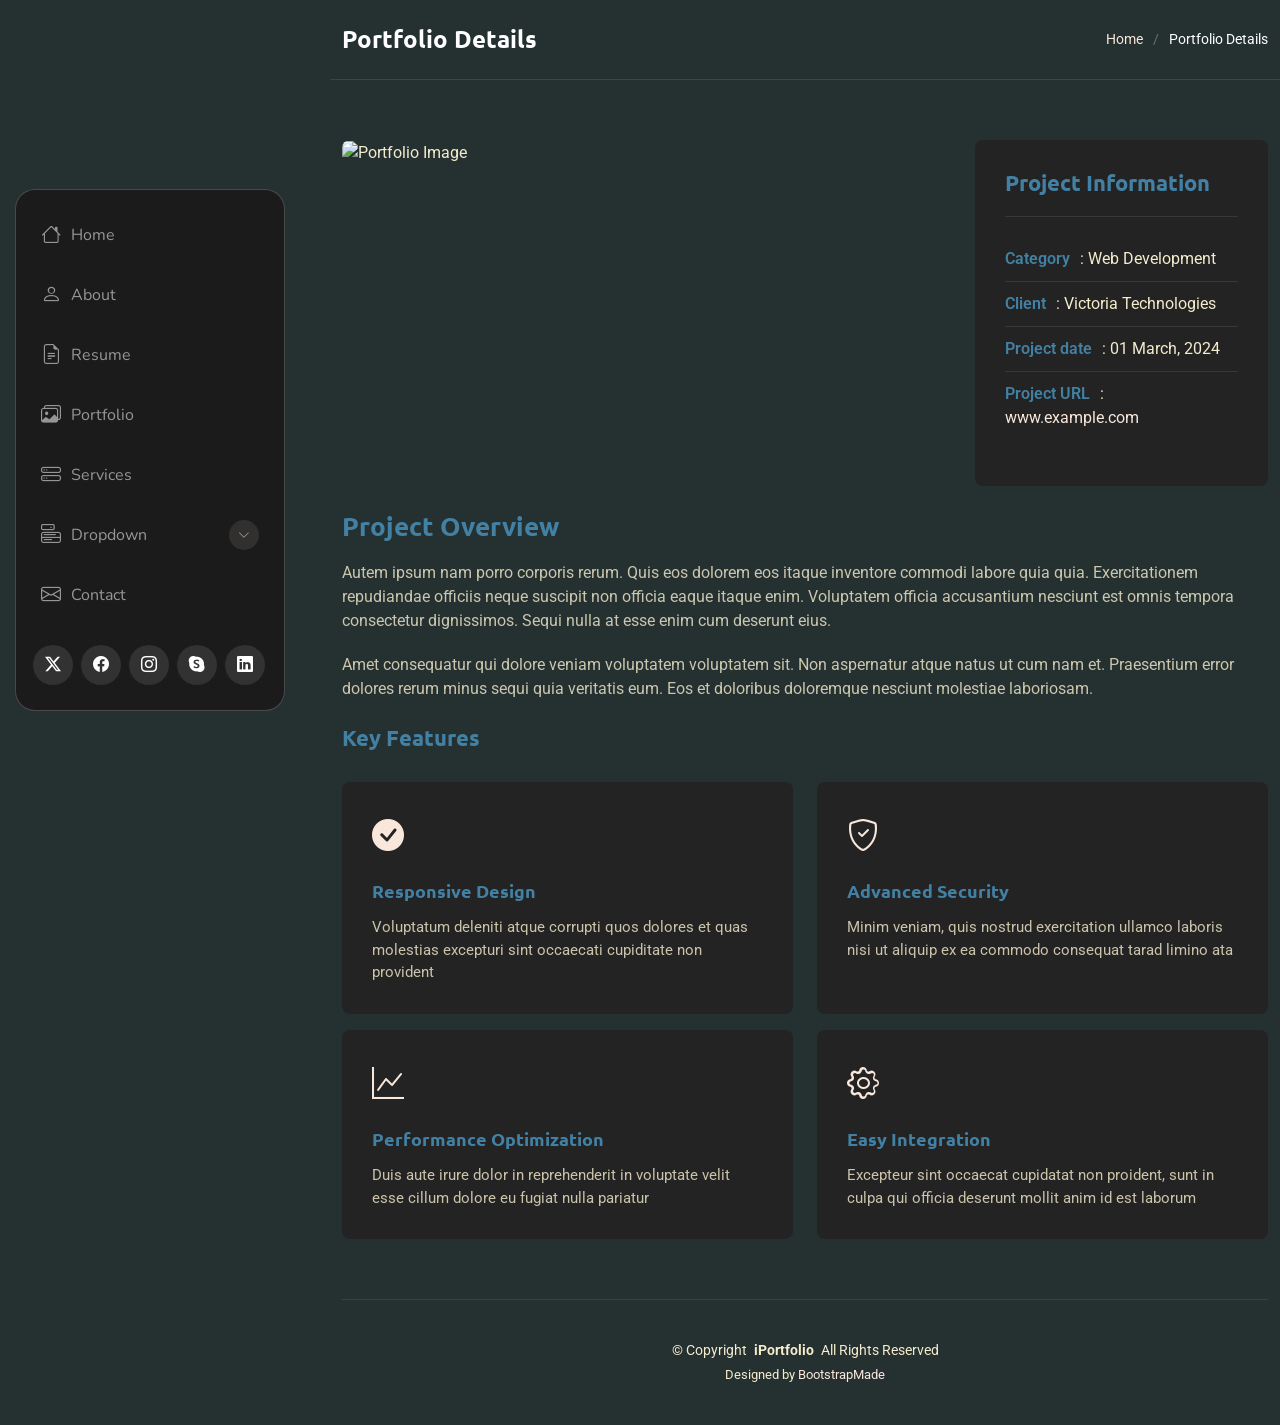
==== portfolio-details.html @ cd566d07 "initial commit" ====
<!DOCTYPE html>
<html lang="en">

<head>
  <meta charset="utf-8">
  <meta content="width=device-width, initial-scale=1.0" name="viewport">
  <title>Portfolio Details - SnapFolio Bootstrap Template</title>
  <meta name="description" content="">
  <meta name="keywords" content="">

  <!-- Favicons -->
  <link href="assets/img/favicon.png" rel="icon">
  <link href="assets/img/apple-touch-icon.png" rel="apple-touch-icon">

  <!-- Fonts -->
  <link href="https://fonts.googleapis.com" rel="preconnect">
  <link href="https://fonts.gstatic.com" rel="preconnect" crossorigin>
  <link href="https://fonts.googleapis.com/css2?family=Roboto:ital,wght@0,100;0,300;0,400;0,500;0,700;0,900;1,100;1,300;1,400;1,500;1,700;1,900&family=Ubuntu:ital,wght@0,300;0,400;0,500;0,700;1,300;1,400;1,500;1,700&family=Nunito:ital,wght@0,200;0,300;0,400;0,500;0,600;0,700;0,800;0,900;1,200;1,300;1,400;1,500;1,600;1,700;1,800;1,900&display=swap" rel="stylesheet">

  <!-- Vendor CSS Files -->
  <link href="assets/vendor/bootstrap/css/bootstrap.min.css" rel="stylesheet">
  <link href="assets/vendor/bootstrap-icons/bootstrap-icons.css" rel="stylesheet">
  <link href="assets/vendor/aos/aos.css" rel="stylesheet">
  <link href="assets/vendor/glightbox/css/glightbox.min.css" rel="stylesheet">
  <link href="assets/vendor/swiper/swiper-bundle.min.css" rel="stylesheet">

  <!-- Main CSS File -->
  <link href="assets/css/main.css" rel="stylesheet">

  <!-- =======================================================
  * Template Name: SnapFolio
  * Template URL: https://bootstrapmade.com/snapfolio-bootstrap-portfolio-template/
  * Updated: Jul 21 2025 with Bootstrap v5.3.7
  * Author: BootstrapMade.com
  * License: https://bootstrapmade.com/license/
  ======================================================== -->
</head>

<body class="portfolio-details-page">

  <header id="header" class="header dark-background d-flex flex-column justify-content-center">
    <i class="header-toggle d-xl-none bi bi-list"></i>

    <div class="header-container d-flex flex-column align-items-start">
      <nav id="navmenu" class="navmenu">
        <ul>
          <li><a href="#hero"><i class="bi bi-house navicon"></i>Home</a></li>
          <li><a href="#about"><i class="bi bi-person navicon"></i> About</a></li>
          <li><a href="#resume"><i class="bi bi-file-earmark-text navicon"></i> Resume</a></li>
          <li><a href="#portfolio"><i class="bi bi-images navicon"></i> Portfolio</a></li>
          <li><a href="#services"><i class="bi bi-hdd-stack navicon"></i> Services</a></li>
          <li class="dropdown"><a href="#"><i class="bi bi-menu-button navicon"></i> <span>Dropdown</span> <i class="bi bi-chevron-down toggle-dropdown"></i></a>
            <ul>
              <li><a href="#">Dropdown 1</a></li>
              <li class="dropdown"><a href="#"><span>Deep Dropdown</span> <i class="bi bi-chevron-down toggle-dropdown"></i></a>
                <ul>
                  <li><a href="#">Deep Dropdown 1</a></li>
                  <li><a href="#">Deep Dropdown 2</a></li>
                  <li><a href="#">Deep Dropdown 3</a></li>
                  <li><a href="#">Deep Dropdown 4</a></li>
                  <li><a href="#">Deep Dropdown 5</a></li>
                </ul>
              </li>
              <li><a href="#">Dropdown 2</a></li>
              <li><a href="#">Dropdown 3</a></li>
              <li><a href="#">Dropdown 4</a></li>
            </ul>
          </li>
          <li><a href="#contact"><i class="bi bi-envelope navicon"></i> Contact</a></li>
        </ul>
      </nav>

      <div class="social-links text-center">
        <a href="#" class="twitter"><i class="bi bi-twitter-x"></i></a>
        <a href="#" class="facebook"><i class="bi bi-facebook"></i></a>
        <a href="#" class="instagram"><i class="bi bi-instagram"></i></a>
        <a href="#" class="google-plus"><i class="bi bi-skype"></i></a>
        <a href="#" class="linkedin"><i class="bi bi-linkedin"></i></a>
      </div>

    </div>

  </header>

  <main class="main">

    <!-- Page Title -->
    <div class="page-title dark-background">
      <div class="container d-lg-flex justify-content-between align-items-center">
        <h1 class="mb-2 mb-lg-0">Portfolio Details</h1>
        <nav class="breadcrumbs">
          <ol>
            <li><a href="index.html">Home</a></li>
            <li class="current">Portfolio Details</li>
          </ol>
        </nav>
      </div>
    </div><!-- End Page Title -->

    <!-- Portfolio Details Section -->
    <section id="portfolio-details" class="portfolio-details section">

      <div class="container" data-aos="fade-up" data-aos-delay="100">

        <div class="row gy-4">

          <div class="col-lg-8">
            <div class="portfolio-details-slider swiper init-swiper">

              <script type="application/json" class="swiper-config">
                {
                  "loop": true,
                  "speed": 600,
                  "autoplay": {
                    "delay": 5000
                  },
                  "slidesPerView": "auto",
                  "pagination": {
                    "el": ".swiper-pagination",
                    "type": "bullets",
                    "clickable": true
                  }
                }
              </script>

              <div class="swiper-wrapper align-items-center">

                <div class="swiper-slide">
                  <img src="assets/img/portfolio/portfolio-1.webp" alt="Portfolio Image" class="img-fluid" loading="lazy">
                </div>

                <div class="swiper-slide">
                  <img src="assets/img/portfolio/portfolio-10.webp" alt="Portfolio Image" class="img-fluid" loading="lazy">
                </div>

                <div class="swiper-slide">
                  <img src="assets/img/portfolio/portfolio-7.webp" alt="Portfolio Image" class="img-fluid" loading="lazy">
                </div>

              </div>
              <div class="swiper-pagination"></div>
            </div>
          </div>

          <div class="col-lg-4">
            <div class="portfolio-info" data-aos="fade-left" data-aos-delay="200">
              <h3>Project Information</h3>
              <ul>
                <li><strong>Category</strong>: Web Development</li>
                <li><strong>Client</strong>: Victoria Technologies</li>
                <li><strong>Project date</strong>: 01 March, 2024</li>
                <li><strong>Project URL</strong>: <a href="#" target="_blank">www.example.com</a></li>
              </ul>
            </div>
          </div>

          <div class="col-lg-12">
            <div class="portfolio-description" data-aos="fade-up" data-aos-delay="300">
              <h2>Project Overview</h2>
              <p>
                Autem ipsum nam porro corporis rerum. Quis eos dolorem eos itaque inventore commodi labore quia quia. Exercitationem repudiandae officiis neque suscipit non officia eaque itaque enim. Voluptatem officia accusantium nesciunt est omnis tempora consectetur dignissimos. Sequi nulla at esse enim cum deserunt eius.
              </p>
              <p>
                Amet consequatur qui dolore veniam voluptatem voluptatem sit. Non aspernatur atque natus ut cum nam et. Praesentium error dolores rerum minus sequi quia veritatis eum. Eos et doloribus doloremque nesciunt molestiae laboriosam.
              </p>

              <div class="features mt-4">
                <h3>Key Features</h3>
                <div class="row gy-3">
                  <div class="col-md-6">
                    <div class="feature-item" data-aos="fade-up" data-aos-delay="400">
                      <i class="bi bi-check-circle-fill"></i>
                      <h4>Responsive Design</h4>
                      <p>Voluptatum deleniti atque corrupti quos dolores et quas molestias excepturi sint occaecati cupiditate non provident</p>
                    </div>
                  </div>

                  <div class="col-md-6">
                    <div class="feature-item" data-aos="fade-up" data-aos-delay="500">
                      <i class="bi bi-shield-check"></i>
                      <h4>Advanced Security</h4>
                      <p>Minim veniam, quis nostrud exercitation ullamco laboris nisi ut aliquip ex ea commodo consequat tarad limino ata</p>
                    </div>
                  </div>

                  <div class="col-md-6">
                    <div class="feature-item" data-aos="fade-up" data-aos-delay="600">
                      <i class="bi bi-graph-up"></i>
                      <h4>Performance Optimization</h4>
                      <p>Duis aute irure dolor in reprehenderit in voluptate velit esse cillum dolore eu fugiat nulla pariatur</p>
                    </div>
                  </div>

                  <div class="col-md-6">
                    <div class="feature-item" data-aos="fade-up" data-aos-delay="700">
                      <i class="bi bi-gear"></i>
                      <h4>Easy Integration</h4>
                      <p>Excepteur sint occaecat cupidatat non proident, sunt in culpa qui officia deserunt mollit anim id est laborum</p>
                    </div>
                  </div>
                </div>
              </div>
            </div>
          </div>

        </div>

      </div>

    </section><!-- /Portfolio Details Section -->

  </main>

  <footer id="footer" class="footer position-relative">

    <div class="container">
      <div class="copyright text-center ">
        <p>© <span>Copyright</span> <strong class="px-1 sitename">iPortfolio</strong> <span>All Rights Reserved</span></p>
      </div>
      <div class="credits">
        <!-- All the links in the footer should remain intact. -->
        <!-- You can delete the links only if you've purchased the pro version. -->
        <!-- Licensing information: https://bootstrapmade.com/license/ -->
        <!-- Purchase the pro version with working PHP/AJAX contact form: [buy-url] -->
        Designed by <a href="https://bootstrapmade.com/">BootstrapMade</a>
      </div>
    </div>

  </footer>

  <!-- Scroll Top -->
  <a href="#" id="scroll-top" class="scroll-top d-flex align-items-center justify-content-center"><i class="bi bi-arrow-up-short"></i></a>

  <!-- Preloader -->
  <div id="preloader"></div>

  <!-- Vendor JS Files -->
  <script src="assets/vendor/bootstrap/js/bootstrap.bundle.min.js"></script>
  <script src="assets/vendor/php-email-form/validate.js"></script>
  <script src="assets/vendor/aos/aos.js"></script>
  <script src="assets/vendor/typed.js/typed.umd.js"></script>
  <script src="assets/vendor/purecounter/purecounter_vanilla.js"></script>
  <script src="assets/vendor/waypoints/noframework.waypoints.js"></script>
  <script src="assets/vendor/isotope-layout/isotope.pkgd.min.js"></script>
  <script src="assets/vendor/imagesloaded/imagesloaded.pkgd.min.js"></script>
  <script src="assets/vendor/glightbox/js/glightbox.min.js"></script>
  <script src="assets/vendor/swiper/swiper-bundle.min.js"></script>

  <!-- Main JS File -->
  <script src="assets/js/main.js"></script>

</body>

</html>
---- assets/css/main.css ----
/**
* Template Name: SnapFolio
* Template URL: https://bootstrapmade.com/snapfolio-bootstrap-portfolio-template/
* Updated: Jul 21 2025 with Bootstrap v5.3.7
* Author: BootstrapMade.com
* License: https://bootstrapmade.com/license/
*/

/*--------------------------------------------------------------
# Font & Color Variables
# Help: https://bootstrapmade.com/color-system/
--------------------------------------------------------------*/
/* Fonts */
:root {
  --default-font: "Roboto",  system-ui, -apple-system, "Segoe UI", Roboto, "Helvetica Neue", Arial, "Noto Sans", "Liberation Sans", sans-serif, "Apple Color Emoji", "Segoe UI Emoji", "Segoe UI Symbol", "Noto Color Emoji";
  --heading-font: "Ubuntu",  sans-serif;
  --nav-font: "Nunito",  sans-serif;
}

/* Global Colors - The following color variables are used throughout the website. Updating them here will change the color scheme of the entire website */
:root { 
  --background-color: #253031; /* Background color for the entire website, including individual sections */
  --default-color: #f5eccd; /* Default color used for the majority of the text content across the entire website */
  --heading-color: #4281A4; /* Color for headings, subheadings and title throughout the website */
  --accent-color: #F9E7DC; /* Accent color that represents your brand on the website. It's used for buttons, links, and other elements that need to stand out */
  --surface-color: #232323; /* The surface color is used as a background of boxed elements within sections, such as cards, icon boxes, or other elements that require a visual separation from the global background. */
  --contrast-color: #310606; /* Contrast color for text, ensuring readability against backgrounds of accent, heading, or default colors. */
}

/* Nav Menu Colors - The following color variables are used specifically for the navigation menu. They are separate from the global colors to allow for more customization options */
:root {
  --nav-color: rgba(236, 236, 236, 0.59);  /* The default color of the main navmenu links */
  --nav-hover-color: #ffffff; /* Applied to main navmenu links when they are hovered over or active */
  --nav-mobile-background-color: #393939; /* Used as the background color for mobile navigation menu */
  --nav-dropdown-background-color: #393939; /* Used as the background color for dropdown items that appear when hovering over primary navigation items */
  --nav-dropdown-color: #ffffff; /* Used for navigation links of the dropdown items in the navigation menu. */
  --nav-dropdown-hover-color: #ececec; /* Similar to --nav-hover-color, this color is applied to dropdown navigation links when they are hovered over. */
}

/* Color Presets - These classes override global colors when applied to any section or element, providing reuse of the sam color scheme. */

.light-background {
  --background-color: #2c2c2c;
  --surface-color: #323232;
}

.dark-background {
  --background-color: #040b14;
  --default-color: #ffffff;
  --heading-color: #ffffff;
  --surface-color: #151f2b;
  --contrast-color: #ffffff;
}

/* Smooth scroll */
:root {
  scroll-behavior: smooth;
}

/*--------------------------------------------------------------
# General Styling & Shared Classes
--------------------------------------------------------------*/
body {
  color: var(--default-color);
  background-color: var(--background-color);
  font-family: var(--default-font);
}

a {
  color: var(--accent-color);
  text-decoration: none;
  transition: 0.3s;
}

a:hover {
  color: color-mix(in srgb, var(--accent-color), transparent 25%);
  text-decoration: none;
}

h1,
h2,
h3,
h4,
h5,
h6 {
  color: var(--heading-color);
  font-family: var(--heading-font);
}

/* PHP Email Form Messages
------------------------------*/
.php-email-form .error-message {
  display: none;
  background: #df1529;
  color: #ffffff;
  text-align: left;
  padding: 15px;
  margin-bottom: 24px;
  font-weight: 600;
}

.php-email-form .sent-message {
  display: none;
  color: #ffffff;
  background: #059652;
  text-align: center;
  padding: 15px;
  margin-bottom: 24px;
  font-weight: 600;
}

.php-email-form .loading {
  display: none;
  background: var(--surface-color);
  text-align: center;
  padding: 15px;
  margin-bottom: 24px;
}

.php-email-form .loading:before {
  content: "";
  display: inline-block;
  border-radius: 50%;
  width: 24px;
  height: 24px;
  margin: 0 10px -6px 0;
  border: 3px solid var(--accent-color);
  border-top-color: var(--surface-color);
  animation: php-email-form-loading 1s linear infinite;
}

@keyframes php-email-form-loading {
  0% {
    transform: rotate(0deg);
  }

  100% {
    transform: rotate(360deg);
  }
}

/*--------------------------------------------------------------
# Global Header
--------------------------------------------------------------*/
.header {
  --background-color: #1b1b1b;
  --contrast-color: #444444;
  color: var(--default-color);
  position: fixed;
  top: 0;
  left: 0;
  bottom: 0;
  padding: 0 15px;
  width: 300px;
  transition: all ease-in-out 0.3s;
  overflow-y: auto;
  z-index: 997;
}

.header .header-container {
  border-radius: 20px;
  padding: 15px;
  background-color: var(--background-color);
  border: 1px solid color-mix(in srgb, var(--default-color), transparent 80%);
}

.header .social-links {
  margin: 0 0 10px 0;
}

.header .social-links a {
  font-size: 16px;
  display: inline-flex;
  align-items: center;
  justify-content: center;
  background: color-mix(in srgb, var(--default-color), transparent 90%);
  color: var(--default-color);
  margin: 0 2px;
  border-radius: 50%;
  text-align: center;
  width: 40px;
  height: 40px;
  transition: 0.3s;
}

.header .social-links a:hover {
  color: var(--contrast-color);
  background: var(--accent-color);
}

@media (min-width: 1200px) {

  .header~main,
  .header~#footer {
    margin-left: 330px;
  }
}

@media (max-width: 1199px) {
  .header {
    left: -100%;
  }
}

.header.header-show {
  left: 0;
}

.header .header-toggle {
  color: var(--contrast-color);
  background-color: var(--accent-color);
  font-size: 22px;
  display: flex;
  align-items: center;
  justify-content: center;
  width: 40px;
  height: 40px;
  border-radius: 50%;
  cursor: pointer;
  position: fixed;
  top: 15px;
  right: 15px;
  z-index: 9999;
  transition: background-color 0.3s;
}

.header .header-toggle:hover {
  color: var(--contrast-color);
  background-color: color-mix(in srgb, var(--accent-color) 90%, white 15%);
}

/*--------------------------------------------------------------
# Navigation Menu
--------------------------------------------------------------*/
.mobile-nav-toggle {
  display: none;
}

.navmenu {
  padding: 0;
  z-index: 9997;
  width: 100%;
}

.navmenu ul {
  list-style: none;
  padding: 0 0 20px 0;
  margin: 0;
}

.navmenu a,
.navmenu a:focus {
  color: var(--nav-color);
  padding: 15px 10px;
  font-family: var(--nav-font);
  font-size: 16px;
  font-weight: 400;
  display: flex;
  align-items: center;
  white-space: nowrap;
  transition: 0.3s;
  width: 100%;
}

.navmenu a .navicon,
.navmenu a:focus .navicon {
  font-size: 20px;
  margin-right: 10px;
}

.navmenu a .toggle-dropdown,
.navmenu a:focus .toggle-dropdown {
  font-size: 12px;
  line-height: 0;
  margin-left: auto;
  width: 30px;
  height: 30px;
  display: flex;
  align-items: center;
  justify-content: center;
  border-radius: 50%;
  transition: 0.3s;
  flex-shrink: 0;
  background-color: color-mix(in srgb, var(--accent-color), transparent 90%);
}

.navmenu a .toggle-dropdown:hover,
.navmenu a:focus .toggle-dropdown:hover {
  background-color: var(--accent-color);
  color: var(--contrast-color);
}

.navmenu a:hover,
.navmenu .active,
.navmenu .active:focus {
  color: var(--nav-hover-color);
}

.navmenu a:hover .navicon,
.navmenu .active .navicon,
.navmenu .active:focus .navicon {
  color: var(--accent-color);
}

.navmenu .active .toggle-dropdown,
.navmenu .active:focus .toggle-dropdown {
  background-color: var(--accent-color);
  color: var(--contrast-color);
  transform: rotate(180deg);
}

.navmenu .dropdown {
  display: block;
}

.navmenu .dropdown a,
.navmenu .dropdown a:focus {
  color: --nav-dropdown-color;
}

.navmenu .dropdown a:hover,
.navmenu .dropdown .active,
.navmenu .dropdown .active:focus {
  color: var(--nav-dropdown-hover-color);
}

.navmenu .dropdown ul {
  position: static;
  display: none;
  z-index: 99;
  padding: 5px 10px;
  margin: 5px 10px;
  background-color: var(--nav-dropdown-background-color);
  border: 1px solid color-mix(in srgb, var(--default-color), transparent 90%);
  box-shadow: none;
  transition: all 0.5s ease-in-out;
}

.navmenu .dropdown ul ul {
  background-color: rgba(33, 37, 41, 0.1);
}

.navmenu .dropdown>.dropdown-active {
  display: block;
  background-color: rgba(33, 37, 41, 0.03);
}

/*--------------------------------------------------------------
# Global Footer
--------------------------------------------------------------*/
.footer {
  color: var(--default-color);
  background-color: var(--background-color);
  font-size: 14px;
  padding: 0 0 40px 0;
  position: relative;
}

.footer .copyright {
  padding-top: 40px;
  border-top: 1px solid color-mix(in srgb, var(--default-color), transparent 90%);
}

.footer .copyright p {
  margin-bottom: 0;
}

.footer .credits {
  margin-top: 4px;
  font-size: 13px;
  text-align: center;
}

/*--------------------------------------------------------------
# Preloader
--------------------------------------------------------------*/
#preloader {
  position: fixed;
  inset: 0;
  z-index: 999999;
  overflow: hidden;
  background: var(--background-color);
  transition: all 0.6s ease-out;
}

#preloader:before {
  content: "";
  position: fixed;
  top: calc(50% - 30px);
  left: calc(50% - 30px);
  border: 6px solid #ffffff;
  border-color: var(--accent-color) transparent var(--accent-color) transparent;
  border-radius: 50%;
  width: 60px;
  height: 60px;
  animation: animate-preloader 1.5s linear infinite;
}

@keyframes animate-preloader {
  0% {
    transform: rotate(0deg);
  }

  100% {
    transform: rotate(360deg);
  }
}

/*--------------------------------------------------------------
# Scroll Top Button
--------------------------------------------------------------*/
.scroll-top {
  position: fixed;
  visibility: hidden;
  opacity: 0;
  right: 15px;
  bottom: -15px;
  z-index: 99999;
  background-color: var(--accent-color);
  width: 44px;
  height: 44px;
  border-radius: 50px;
  transition: all 0.4s;
}

.scroll-top i {
  font-size: 24px;
  color: var(--contrast-color);
  line-height: 0;
}

.scroll-top:hover {
  background-color: color-mix(in srgb, var(--accent-color), transparent 20%);
  color: var(--contrast-color);
}

.scroll-top.active {
  visibility: visible;
  opacity: 1;
  bottom: 15px;
}

/*--------------------------------------------------------------
# Disable aos animation delay on mobile devices
--------------------------------------------------------------*/
@media screen and (max-width: 768px) {
  [data-aos-delay] {
    transition-delay: 0 !important;
  }
}

/*--------------------------------------------------------------
# Global Page Titles & Breadcrumbs
--------------------------------------------------------------*/
.page-title {
  color: var(--default-color);
  padding: 25px 0 0 0;
  position: relative;
}

.page-title .container {
  border-bottom: 1px solid color-mix(in srgb, var(--default-color), transparent 90%);
  padding-bottom: 25px;
}

.page-title h1 {
  font-size: 24px;
  font-weight: 700;
}

.page-title .breadcrumbs ol {
  display: flex;
  flex-wrap: wrap;
  list-style: none;
  padding: 0;
  margin: 0;
  font-size: 14px;
  font-weight: 400;
}

.page-title .breadcrumbs ol li+li {
  padding-left: 10px;
}

.page-title .breadcrumbs ol li+li::before {
  content: "/";
  display: inline-block;
  padding-right: 10px;
  color: color-mix(in srgb, var(--default-color), transparent 70%);
}

/*--------------------------------------------------------------
# Global Sections
--------------------------------------------------------------*/
section,
.section {
  color: var(--default-color);
  background-color: var(--background-color);
  padding: 60px 0;
  overflow: clip;
}

/*--------------------------------------------------------------
# Global Section Titles
--------------------------------------------------------------*/
.section-title {
  text-align: center;
  padding-bottom: 60px;
  position: relative;
}

.section-title h2 {
  font-size: 32px;
  font-weight: 700;
  position: relative;
}

.section-title h2:before,
.section-title h2:after {
  content: "";
  width: 50px;
  height: 2px;
  background: var(--accent-color);
  display: inline-block;
}

.section-title h2:before {
  margin: 0 15px 10px 0;
}

.section-title h2:after {
  margin: 0 0 10px 15px;
}

.section-title p {
  margin-bottom: 0;
}

/*--------------------------------------------------------------
# Hero Section
--------------------------------------------------------------*/
.hero {
  min-height: 100vh;
  position: relative;
  overflow: hidden;
  display: flex;
  align-items: center;
}

.hero .background-elements {
  position: absolute;
  top: 0;
  left: 0;
  width: 100%;
  height: 100%;
  z-index: 1;
  overflow: hidden;
}

.hero .background-elements .bg-circle {
  position: absolute;
  border-radius: 50%;
  background: linear-gradient(45deg, color-mix(in srgb, var(--accent-color), transparent 90%), color-mix(in srgb, var(--accent-color), transparent 95%));
  animation: float 6s ease-in-out infinite;
}

.hero .background-elements .bg-circle.circle-1 {
  width: 300px;
  height: 300px;
  top: 10%;
  right: 10%;
  animation-delay: 0s;
}

.hero .background-elements .bg-circle.circle-2 {
  width: 200px;
  height: 200px;
  bottom: 20%;
  left: 5%;
  animation-delay: 2s;
}

.hero .hero-content {
  position: relative;
  width: 100%;
  z-index: 2;
}

.hero .container {
  position: relative;
  z-index: 3;
}

.hero .hero-text h1 {
  font-size: 72px;
  font-weight: 800;
  line-height: 1.1;
  margin-bottom: 15px;
  color: var(--heading-color);
}

.hero .hero-text h1 .accent-text {
  color: var(--accent-color);
  position: relative;
}

.hero .hero-text h1 .accent-text::after {
  content: "";
  position: absolute;
  bottom: -5px;
  left: 0;
  width: 100%;
  height: 3px;
  background: linear-gradient(90deg, var(--accent-color), color-mix(in srgb, var(--accent-color), transparent 50%));
}

.hero .hero-text h2 {
  font-size: 32px;
  font-weight: 600;
  color: var(--heading-color);
  margin-bottom: 10px;
}

.hero .hero-text .lead {
  font-size: 24px;
  margin-bottom: 20px;
  color: var(--default-color);
}

.hero .hero-text .lead span {
  color: var(--accent-color);
  font-weight: 600;
  border-bottom: 2px solid var(--accent-color);
  padding-bottom: 2px;
}

.hero .hero-text .description {
  font-size: 18px;
  line-height: 1.6;
  color: color-mix(in srgb, var(--default-color), transparent 20%);
  margin-bottom: 40px;
  max-width: 500px;
}

.hero .hero-actions {
  display: flex;
  gap: 20px;
  margin-bottom: 40px;
  flex-wrap: wrap;
}

.hero .hero-actions .btn {
  padding: 14px 30px;
  font-size: 16px;
  font-weight: 600;
  border-radius: 50px;
  text-decoration: none;
  transition: all 0.3s ease;
  border: 2px solid;
}

.hero .hero-actions .btn.btn-primary {
  background-color: var(--accent-color);
  color: var(--contrast-color);
  border-color: var(--accent-color);
}

.hero .hero-actions .btn.btn-primary:hover {
  background-color: color-mix(in srgb, var(--accent-color), black 10%);
  transform: translateY(-2px);
  box-shadow: 0 8px 25px color-mix(in srgb, var(--accent-color), transparent 70%);
}

.hero .hero-actions .btn.btn-outline {
  background-color: transparent;
  color: var(--accent-color);
  border-color: var(--accent-color);
}

.hero .hero-actions .btn.btn-outline:hover {
  background-color: var(--accent-color);
  color: var(--contrast-color);
  transform: translateY(-2px);
}

.hero .social-links {
  display: flex;
  gap: 20px;
}

.hero .social-links a {
  width: 50px;
  height: 50px;
  display: flex;
  align-items: center;
  justify-content: center;
  background-color: var(--surface-color);
  color: color-mix(in srgb, var(--default-color), transparent 40%);
  border-radius: 50%;
  font-size: 20px;
  transition: all 0.3s ease;
}

.hero .social-links a:hover {
  color: var(--contrast-color);
  background-color: var(--accent-color);
  transform: translateY(-3px);
  box-shadow: 0 8px 25px color-mix(in srgb, var(--accent-color), transparent 70%);
}

.hero .hero-visual {
  display: flex;
  justify-content: center;
  align-items: center;
  height: 100%;
}

.hero .hero-visual .profile-container {
  position: relative;
  width: 400px;
  height: 400px;
}

.hero .hero-visual .profile-container .profile-background {
  position: absolute;
  top: 15px;
  left: 15px;
  width: 100%;
  height: 100%;
  background: color-mix(in srgb, var(--accent-color), transparent 90%);
  border-radius: 30px;
  z-index: 1;
}

.hero .hero-visual .profile-container .profile-image {
  position: relative;
  width: 100%;
  height: 100%;
  object-fit: cover;
  border-radius: 30px;
  z-index: 2;
}

@keyframes float {

  0%,
  100% {
    transform: translateY(0px);
  }

  50% {
    transform: translateY(-20px);
  }
}

@keyframes floatIcon {

  0%,
  100% {
    transform: translateY(0px) rotate(0deg);
  }

  50% {
    transform: translateY(-10px) rotate(5deg);
  }
}

@media (max-width: 992px) {
  .hero .hero-text {
    text-align: center;
    margin-bottom: 50px;
  }

  .hero .hero-text h1 {
    font-size: 56px;
  }

  .hero .hero-text h2 {
    font-size: 28px;
  }

  .hero .hero-text .lead {
    font-size: 20px;
  }

  .hero .hero-visual .profile-container {
    width: 350px;
    height: 350px;
  }
}

@media (max-width: 768px) {
  .hero .hero-text h1 {
    font-size: 42px;
  }

  .hero .hero-text h2 {
    font-size: 24px;
  }

  .hero .hero-text .lead {
    font-size: 18px;
  }

  .hero .hero-text .description {
    font-size: 16px;
  }

  .hero .hero-actions {
    justify-content: center;
  }

  .hero .hero-actions .btn {
    padding: 12px 25px;
    font-size: 14px;
  }

  .hero .hero-visual .profile-container {
    width: 300px;
    height: 300px;
  }

  .hero .background-elements .bg-circle.circle-1 {
    width: 200px;
    height: 200px;
  }

  .hero .background-elements .bg-circle.circle-2 {
    width: 150px;
    height: 150px;
  }

  .hero .background-elements .bg-circle.circle-3 {
    width: 100px;
    height: 100px;
  }
}

/*--------------------------------------------------------------
# About Section
--------------------------------------------------------------*/
.about .profile-card {
  background: linear-gradient(135deg, var(--surface-color) 0%, color-mix(in srgb, var(--surface-color), var(--accent-color) 5%) 100%);
  border-radius: 2rem;
  padding: 2.5rem;
  text-align: center;
  box-shadow: 0 20px 40px rgba(0, 0, 0, 0.08);
  border: 1px solid color-mix(in srgb, var(--accent-color), transparent 90%);
  position: relative;
  overflow: hidden;
}

.about .profile-card::before {
  content: "";
  position: absolute;
  top: 0;
  left: 0;
  right: 0;
  height: 4px;
  background: linear-gradient(90deg, var(--accent-color), color-mix(in srgb, var(--accent-color), var(--heading-color) 30%));
}

@media (max-width: 991px) {
  .about .profile-card {
    margin-bottom: 3rem;
  }
}

.about .profile-header {
  position: relative;
  margin-bottom: 2rem;
}

.about .profile-header .profile-image {
  width: 160px;
  height: 160px;
  margin: 0 auto 1.5rem;
  border-radius: 50%;
  overflow: hidden;
  border: 4px solid var(--accent-color);
  box-shadow: 0 10px 30px rgba(0, 0, 0, 0.15);
}

.about .profile-header .profile-image img {
  width: 100%;
  height: 100%;
  object-fit: cover;
}

.about .profile-header .profile-badge {
  position: absolute;
  bottom: 20px;
  right: calc(50% - 65px);
  width: 32px;
  height: 32px;
  background-color: var(--accent-color);
  border-radius: 50%;
  display: flex;
  align-items: center;
  justify-content: center;
  border: 3px solid var(--surface-color);
}

.about .profile-header .profile-badge i {
  color: var(--contrast-color);
  font-size: 14px;
}

.about .profile-content h3 {
  font-size: 1.5rem;
  font-weight: 700;
  margin-bottom: 0.5rem;
  color: var(--heading-color);
}

.about .profile-content .profession {
  color: var(--accent-color);
  font-weight: 500;
  margin-bottom: 2rem;
}

.about .contact-links {
  display: flex;
  flex-direction: column;
  gap: 1rem;
}

.about .contact-links .contact-item {
  display: flex;
  align-items: center;
  gap: 0.75rem;
  padding: 0.75rem 1rem;
  background-color: color-mix(in srgb, var(--surface-color), var(--background-color) 50%);
  border-radius: 0.75rem;
  text-decoration: none;
  color: var(--default-color);
  transition: all 0.3s;
  border: 1px solid color-mix(in srgb, var(--default-color), transparent 90%);
}

.about .contact-links .contact-item:hover {
  background-color: var(--accent-color);
  color: var(--contrast-color);
  transform: translateY(-2px);
  box-shadow: 0 5px 20px color-mix(in srgb, var(--accent-color), transparent 70%);
}

.about .contact-links .contact-item i {
  font-size: 1rem;
  width: 18px;
}

.about .about-content {
  padding-left: 3rem;
}

@media (max-width: 991px) {
  .about .about-content {
    padding-left: 0;
  }
}

.about .about-content .section-header {
  margin-bottom: 2rem;
}

.about .about-content .section-header .badge-text {
  display: inline-block;
  background: linear-gradient(135deg, var(--accent-color), color-mix(in srgb, var(--accent-color), var(--heading-color) 20%));
  color: var(--contrast-color);
  padding: 0.5rem 1.5rem;
  border-radius: 2rem;
  font-size: 0.875rem;
  font-weight: 600;
  letter-spacing: 0.5px;
  margin-bottom: 1.5rem;
}

.about .about-content .section-header h2 {
  font-size: 2.25rem;
  font-weight: 700;
  line-height: 1.3;
  margin: 0;
}

@media (max-width: 768px) {
  .about .about-content .section-header h2 {
    font-size: 1.875rem;
  }
}

.about .about-content .description {
  margin-bottom: 2.5rem;
}

.about .about-content .description p {
  font-size: 1.1rem;
  line-height: 1.7;
  color: color-mix(in srgb, var(--default-color), transparent 20%);
  margin-bottom: 1.5rem;
}

.about .about-content .description p:last-child {
  margin-bottom: 0;
}

.about .stats-grid {
  display: grid;
  grid-template-columns: repeat(3, 1fr);
  gap: 2rem;
  margin-bottom: 2.5rem;
  padding: 2rem;
  background-color: var(--surface-color);
  border-radius: 1.5rem;
  box-shadow: 0 10px 30px rgba(0, 0, 0, 0.05);
}

@media (max-width: 768px) {
  .about .stats-grid {
    grid-template-columns: 1fr;
    gap: 1.5rem;
    text-align: center;
  }
}

.about .stats-grid .stat-item {
  text-align: center;
}

.about .stats-grid .stat-item .stat-number {
  font-size: 2rem;
  font-weight: 700;
  color: var(--accent-color);
  display: block;
  margin-bottom: 0.5rem;
}

.about .stats-grid .stat-item .stat-label {
  font-size: 0.875rem;
  color: color-mix(in srgb, var(--default-color), transparent 40%);
  font-weight: 500;
}

.about .details-grid {
  margin-bottom: 2.5rem;
}

.about .details-grid .detail-row {
  display: grid;
  grid-template-columns: 1fr 1fr;
  gap: 2rem;
  margin-bottom: 1.5rem;
}

@media (max-width: 768px) {
  .about .details-grid .detail-row {
    grid-template-columns: 1fr;
    gap: 1rem;
  }
}

.about .details-grid .detail-row:last-child {
  margin-bottom: 0;
}

.about .details-grid .detail-item .detail-label {
  display: block;
  font-size: 0.875rem;
  color: color-mix(in srgb, var(--default-color), transparent 50%);
  margin-bottom: 0.5rem;
  font-weight: 500;
}

.about .details-grid .detail-item .detail-value {
  display: block;
  font-weight: 600;
  color: var(--heading-color);
  font-size: 1rem;
}

.about .cta-section {
  display: flex;
  gap: 1rem;
  flex-wrap: wrap;
}

.about .cta-section .btn {
  padding: 0.875rem 2rem;
  border-radius: 0.75rem;
  font-weight: 600;
  text-decoration: none;
  transition: all 0.3s;
  display: inline-flex;
  align-items: center;
  gap: 0.5rem;
  border: 2px solid transparent;
}

.about .cta-section .btn.btn-primary {
  background-color: var(--accent-color);
  color: var(--contrast-color);
}

.about .cta-section .btn.btn-primary:hover {
  background-color: color-mix(in srgb, var(--accent-color), black 15%);
  transform: translateY(-2px);
  box-shadow: 0 10px 30px color-mix(in srgb, var(--accent-color), transparent 60%);
}

.about .cta-section .btn.btn-outline {
  background-color: transparent;
  color: var(--default-color);
  border-color: color-mix(in srgb, var(--default-color), transparent 70%);
}

.about .cta-section .btn.btn-outline:hover {
  border-color: var(--accent-color);
  transform: translateY(-2px);
}

/*--------------------------------------------------------------
# Stats Section
--------------------------------------------------------------*/
.stats .stats-wrapper {
  display: grid;
  grid-template-columns: repeat(4, 1fr);
  gap: 20px;
}

@media (max-width: 992px) {
  .stats .stats-wrapper {
    grid-template-columns: repeat(2, 1fr);
  }
}

@media (max-width: 576px) {
  .stats .stats-wrapper {
    grid-template-columns: 1fr;
  }
}

.stats .stats-item {
  background: linear-gradient(135deg, color-mix(in srgb, var(--surface-color), transparent 5%), var(--surface-color));
  border-radius: 15px;
  padding: 40px 20px;
  text-align: center;
  position: relative;
  transition: transform 0.3s ease, box-shadow 0.3s ease;
  box-shadow: 0 10px 30px rgba(0, 0, 0, 0.05);
  overflow: hidden;
}

.stats .stats-item:hover {
  transform: translateY(-10px);
  box-shadow: 0 15px 35px rgba(0, 0, 0, 0.1);
}

.stats .stats-item:hover .icon-wrapper {
  transform: scale(1.1);
}

.stats .stats-item:nth-child(1) .icon-wrapper {
  background-color: color-mix(in srgb, var(--accent-color), transparent 85%);
}

.stats .stats-item:nth-child(1) .icon-wrapper i {
  color: color-mix(in srgb, var(--accent-color), transparent 10%);
}

.stats .stats-item:nth-child(2) .icon-wrapper {
  background-color: color-mix(in srgb, #ff7e00, transparent 85%);
}

.stats .stats-item:nth-child(2) .icon-wrapper i {
  color: color-mix(in srgb, #ff7e00, transparent 10%);
}

.stats .stats-item:nth-child(3) .icon-wrapper {
  background-color: color-mix(in srgb, #00c875, transparent 85%);
}

.stats .stats-item:nth-child(3) .icon-wrapper i {
  color: color-mix(in srgb, #00c875, transparent 10%);
}

.stats .stats-item:nth-child(4) .icon-wrapper {
  background-color: color-mix(in srgb, #e83e8c, transparent 85%);
}

.stats .stats-item:nth-child(4) .icon-wrapper i {
  color: color-mix(in srgb, #e83e8c, transparent 10%);
}

.stats .stats-item .icon-wrapper {
  width: 80px;
  height: 80px;
  border-radius: 50%;
  display: flex;
  align-items: center;
  justify-content: center;
  margin: 0 auto 20px;
  transition: transform 0.3s ease;
}

.stats .stats-item .icon-wrapper i {
  font-size: 36px;
}

.stats .stats-item span {
  display: block;
  font-size: 48px;
  font-weight: 700;
  color: var(--heading-color);
  margin-bottom: 10px;
  line-height: 1;
  font-family: var(--heading-font);
}

.stats .stats-item p {
  color: var(--default-color);
  font-size: 18px;
  margin: 0;
  font-weight: 500;
  font-family: var(--heading-font);
  opacity: 0.8;
}

/*--------------------------------------------------------------
# Skills Section
--------------------------------------------------------------*/
.skills .skills-category {
  background-color: var(--surface-color);
  padding: 30px;
  border-radius: 8px;
  box-shadow: 0 0 20px rgba(0, 0, 0, 0.05);
  height: 100%;
  transition: transform 0.3s;
}

.skills .skills-category:hover {
  transform: translateY(-5px);
}

.skills .skills-category h3 {
  font-size: 24px;
  margin-bottom: 25px;
  position: relative;
  padding-bottom: 15px;
}

.skills .skills-category h3:after {
  content: "";
  position: absolute;
  bottom: 0;
  left: 0;
  width: 50px;
  height: 2px;
  background-color: var(--accent-color);
}

.skills .skill-item {
  margin-bottom: 25px;
}

.skills .skill-item:last-child {
  margin-bottom: 0;
}

.skills .skill-item h4 {
  font-size: 16px;
  margin-bottom: 8px;
}

.skills .skill-item .skill-percentage {
  font-size: 14px;
  color: color-mix(in srgb, var(--heading-color), transparent 30%);
}

.skills .skill-item .progress {
  height: 8px;
  background-color: color-mix(in srgb, var(--accent-color), transparent 90%);
  border-radius: 20px;
  overflow: hidden;
  position: relative;
}

.skills .skill-item .progress .progress-bar {
  background-color: var(--accent-color);
  transition: width 1.5s ease-in-out;
  width: 0;
  height: 100%;
  border-radius: 20px;
}

.skills .skill-item .skill-tooltip {
  font-size: 14px;
  color: color-mix(in srgb, var(--default-color), transparent 30%);
  margin-top: 8px;
  opacity: 0;
  transform: translateY(-5px);
  transition: all 0.3s;
}

.skills .skill-item:hover .skill-tooltip {
  opacity: 1;
  transform: translateY(0);
}

.skills .skill-box {
  background-color: var(--surface-color);
  padding: 25px 20px;
  border-radius: 8px;
  text-align: center;
  transition: all 0.3s;
  height: 100%;
  position: relative;
  overflow: hidden;
  box-shadow: 0 0 15px rgba(0, 0, 0, 0.05);
}

.skills .skill-box:hover {
  transform: translateY(-5px);
}

.skills .skill-box:hover i {
  color: var(--accent-color);
  transform: scale(1.1);
}

.skills .skill-box:hover .skill-tooltip {
  opacity: 1;
  transform: translateY(0);
}

.skills .skill-box i {
  font-size: 36px;
  color: color-mix(in srgb, var(--accent-color), transparent 20%);
  margin-bottom: 15px;
  display: inline-block;
  transition: all 0.3s;
}

.skills .skill-box h4 {
  font-size: 18px;
  margin-bottom: 10px;
}

.skills .skill-box .skill-tooltip {
  font-size: 14px;
  color: color-mix(in srgb, var(--default-color), transparent 30%);
  opacity: 0;
  transform: translateY(5px);
  transition: all 0.3s;
}

@media (max-width: 991.98px) {
  .skills .skills-category {
    margin-bottom: 30px;
  }

  .skills .skills-category:last-child {
    margin-bottom: 0;
  }
}

@media (max-width: 767.98px) {
  .skills .skill-box {
    margin-bottom: 20px;
  }

  .skills .skill-box:last-child {
    margin-bottom: 0;
  }
}

/*--------------------------------------------------------------
# Resume Section
--------------------------------------------------------------*/
.resume .resume-side {
  background-color: var(--surface-color);
  padding: 2rem;
  border-radius: 10px;
  box-shadow: 0 0 20px rgba(0, 0, 0, 0.1);
  height: 100%;
}

.resume .resume-side .profile-img {
  text-align: center;
}

.resume .resume-side .profile-img img {
  width: 200px;
  height: 200px;
  object-fit: cover;
  border: 5px solid color-mix(in srgb, var(--accent-color), transparent 85%);
  border-radius: 50%;
}

.resume .resume-side h3 {
  font-size: 1.5rem;
  margin-bottom: 1rem;
  color: var(--heading-color);
  font-weight: 600;
}

.resume .resume-side .contact-info li {
  margin-bottom: 1rem;
  color: var(--default-color);
}

.resume .resume-side .contact-info li i {
  width: 25px;
  color: var(--accent-color);
  margin-right: 0.5rem;
}

.resume .resume-side .skill-item {
  margin-bottom: 1.5rem;
}

.resume .resume-side .skill-item span {
  font-size: 0.9rem;
  color: var(--default-color);
}

.resume .resume-side .skill-item .progress {
  height: 8px;
  background-color: color-mix(in srgb, var(--accent-color), transparent 90%);
  border-radius: 4px;
  margin-top: 0.5rem;
}

.resume .resume-side .skill-item .progress .progress-bar {
  background-color: var(--accent-color);
  width: 0;
  transition: width 1s ease;
}

.resume .resume-section {
  margin-bottom: 3rem;
}

.resume .resume-section h3 {
  font-size: 1.75rem;
  margin-bottom: 1.5rem;
  color: var(--heading-color);
  font-weight: 600;
}

.resume .resume-section h3 i {
  color: var(--accent-color);
}

.resume .resume-section .resume-item {
  padding-left: 1.5rem;
  border-left: 2px solid color-mix(in srgb, var(--accent-color), transparent 80%);
  margin-bottom: 2rem;
  position: relative;
}

.resume .resume-section .resume-item:before {
  content: "";
  position: absolute;
  width: 16px;
  height: 16px;
  border-radius: 50%;
  left: -9px;
  top: 0;
  background: var(--accent-color);
}

.resume .resume-section .resume-item h4 {
  font-size: 1.2rem;
  margin-bottom: 0.5rem;
  color: var(--heading-color);
  font-weight: 600;
}

.resume .resume-section .resume-item h5 {
  font-size: 1rem;
  margin-bottom: 0.5rem;
  color: var(--accent-color);
}

.resume .resume-section .resume-item .company {
  font-size: 0.95rem;
  margin-bottom: 1rem;
  color: var(--heading-color);
}

.resume .resume-section .resume-item .company i {
  margin-right: 0.5rem;
}

.resume .resume-section .resume-item ul {
  padding-left: 1.2rem;
}

.resume .resume-section .resume-item ul li {
  margin-bottom: 0.5rem;
  color: var(--default-color);
}

.resume .resume-section .resume-item p {
  color: var(--default-color);
  margin-bottom: 0;
}

@media (max-width: 991.98px) {
  .resume .resume-side {
    margin-bottom: 2rem;
  }
}

/*--------------------------------------------------------------
# Portfolio Section
--------------------------------------------------------------*/
@media (max-width: 991px) {
  .portfolio .filter-sidebar {
    margin-bottom: 30px;
  }
}

.portfolio .filters-wrapper {
  background-color: color-mix(in srgb, var(--surface-color), var(--default-color) 3%);
  padding: 30px;
  border-radius: 10px;
  box-shadow: 0 5px 25px rgba(0, 0, 0, 0.05);
}

@media (max-width: 991px) {
  .portfolio .filters-wrapper {
    padding: 20px;
  }
}

.portfolio .portfolio-filters {
  padding: 0;
  margin: 0;
  list-style: none;
  display: flex;
  flex-direction: column;
  gap: 10px;
}

@media (max-width: 991px) {
  .portfolio .portfolio-filters {
    flex-direction: row;
    flex-wrap: wrap;
    justify-content: center;
  }
}

.portfolio .portfolio-filters li {
  cursor: pointer;
  padding: 12px 20px;
  font-size: 16px;
  font-weight: 500;
  line-height: 1;
  color: var(--default-color);
  transition: all 0.3s ease-in-out;
  border-radius: 6px;
  background: transparent;
  position: relative;
  border-left: 3px solid transparent;
}

@media (max-width: 991px) {
  .portfolio .portfolio-filters li {
    padding: 8px 16px;
    border: 1px solid color-mix(in srgb, var(--accent-color), transparent 80%);
    border-left-width: 3px;
  }
}

.portfolio .portfolio-filters li:hover {
  color: var(--accent-color);
  background-color: color-mix(in srgb, var(--accent-color), transparent 90%);
  border-left-color: color-mix(in srgb, var(--accent-color), transparent 50%);
}

.portfolio .portfolio-filters li.filter-active {
  color: var(--accent-color);
  background-color: color-mix(in srgb, var(--accent-color), transparent 90%);
  border-left-color: var(--accent-color);
  font-weight: 600;
}

.portfolio .portfolio-wrap {
  transition: 0.4s;
  position: relative;
  overflow: hidden;
  border-radius: 12px;
  box-shadow: 0 5px 20px rgba(0, 0, 0, 0.08);
  height: 100%;
}

.portfolio .portfolio-wrap img {
  transition: transform 0.6s cubic-bezier(0.215, 0.61, 0.355, 1);
  width: 100%;
  height: 350px;
  object-fit: cover;
}

.portfolio .portfolio-wrap .portfolio-info {
  position: absolute;
  bottom: 0;
  left: 0;
  right: 0;
  padding: 25px;
  background: linear-gradient(to top, rgba(0, 0, 0, 0.8) 0%, rgba(0, 0, 0, 0.4) 60%, rgba(0, 0, 0, 0) 100%);
  z-index: 3;
  transition: all 0.4s cubic-bezier(0.215, 0.61, 0.355, 1);
  transform: translateY(20px);
  opacity: 0;
}

.portfolio .portfolio-wrap .portfolio-info .content {
  transition: all 0.4s cubic-bezier(0.215, 0.61, 0.355, 1);
  transform: translateY(20px);
}

.portfolio .portfolio-wrap .portfolio-info .category {
  display: inline-block;
  color: var(--accent-color);
  font-size: 14px;
  font-weight: 500;
  text-transform: uppercase;
  letter-spacing: 1px;
  margin-bottom: 8px;
}

.portfolio .portfolio-wrap .portfolio-info h4 {
  font-size: 20px;
  color: var(--contrast-color);
  font-weight: 700;
  margin-bottom: 15px;
}

.portfolio .portfolio-wrap .portfolio-info .portfolio-links {
  display: flex;
  gap: 12px;
}

.portfolio .portfolio-wrap .portfolio-info .portfolio-links a {
  color: var(--contrast-color);
  width: 40px;
  height: 40px;
  display: flex;
  align-items: center;
  justify-content: center;
  background-color: color-mix(in srgb, var(--accent-color), transparent 30%);
  border-radius: 50%;
  font-size: 18px;
  transition: 0.3s;
}

.portfolio .portfolio-wrap .portfolio-info .portfolio-links a:hover {
  background-color: var(--accent-color);
  transform: translateY(-3px);
}

.portfolio .portfolio-wrap:hover {
  transform: translateY(-5px);
}

.portfolio .portfolio-wrap:hover img {
  transform: scale(1.08);
}

.portfolio .portfolio-wrap:hover .portfolio-info {
  transform: translateY(0);
  opacity: 1;
}

.portfolio .portfolio-wrap:hover .portfolio-info .content {
  transform: translateY(0);
}

/*--------------------------------------------------------------
# Services Section
--------------------------------------------------------------*/
.services .service-header {
  margin-bottom: 60px;
}

.services .service-header .service-intro .service-heading {
  font-size: 48px;
  margin-bottom: 0;
  font-weight: 700;
  line-height: 1.2;
  color: var(--heading-color);
}

.services .service-header .service-intro .service-heading div {
  display: block;
  position: relative;
}

.services .service-header .service-intro .service-heading span {
  display: block;
  color: var(--accent-color);
}

@media (max-width: 992px) {
  .services .service-header .service-intro .service-heading {
    font-size: 36px;
  }
}

@media (max-width: 768px) {
  .services .service-header .service-intro .service-heading {
    font-size: 30px;
    margin-bottom: 20px;
  }
}

.services .service-header .service-summary p {
  margin-bottom: 25px;
  color: var(--default-color);
}

.services .service-header .service-summary .service-btn {
  display: inline-flex;
  align-items: center;
  padding: 12px 30px;
  background-color: var(--accent-color);
  color: var(--contrast-color);
  border-radius: 4px;
  font-weight: 500;
  transition: all 0.3s ease;
}

.services .service-header .service-summary .service-btn i {
  margin-left: 10px;
  transition: transform 0.3s ease;
}

.services .service-header .service-summary .service-btn:hover {
  background-color: color-mix(in srgb, var(--accent-color), transparent 15%);
  color: var(--contrast-color);
}

.services .service-header .service-summary .service-btn:hover i {
  transform: translateX(5px);
}

@media (max-width: 992px) {
  .services .service-header .service-summary {
    margin-top: 30px;
  }
}

.services .service-card {
  padding: 40px 40px 40px 40px;
  margin-bottom: 30px;
  border: 2px solid color-mix(in srgb, var(--accent-color), transparent 90%);
  transition: all 0.3s ease;
}

.services .service-card .service-icon {
  margin-bottom: 25px;
  background-color: color-mix(in srgb, var(--accent-color), transparent 90%);
  display: inline-flex;
  align-items: center;
  justify-content: center;
  border-radius: 10px;
  width: 64px;
  height: 64px;
}

.services .service-card .service-icon i {
  font-size: 32px;
  color: var(--accent-color);
  transition: all 0.3s ease;
}

.services .service-card h3 {
  font-size: 28px;
  margin-bottom: 15px;
  font-weight: 700;
}

.services .service-card h3 a {
  color: var(--heading-color);
  transition: color 0.3s ease;
}

.services .service-card h3 a span {
  display: block;
}

.services .service-card h3 a:hover {
  color: var(--accent-color);
}

.services .service-card p {
  color: var(--default-color);
  transition: color 0.3s ease;
  margin-bottom: 0;
}

.services .service-card .card-action {
  position: absolute;
  top: 0;
  right: 0;
  width: 80px;
  height: 80px;
  display: flex;
  align-items: center;
  justify-content: center;
  background-color: var(--accent-color);
  opacity: 0;
  visibility: hidden;
  transform: translateY(20px);
  transition: all 0.3s ease;
}

.services .service-card .card-action i {
  font-size: 24px;
  color: var(--contrast-color);
  transition: transform 0.3s ease;
}

.services .service-card .card-action:hover i {
  transform: rotate(45deg);
}

.services .service-card::before {
  content: "";
  position: absolute;
  top: 0;
  left: 0;
  right: 0;
  bottom: 0;
  background-color: var(--surface-color);
  clip-path: polygon(70% 0, 100% 30%, 100% 100%, 0 100%, 0 0);
  z-index: -1;
  opacity: 0;
  visibility: hidden;
  transition: all 0.3s ease;
}

.services .service-card:hover {
  border-color: transparent;
}

.services .service-card:hover::before {
  opacity: 1;
  visibility: visible;
  background-color: color-mix(in srgb, var(--accent-color), transparent 90%);
}

.services .service-card:hover h3 a {
  color: var(--accent-color);
}

.services .service-card:hover h3 a:hover {
  color: var(--accent-color);
}

.services .service-card:hover p {
  color: color-mix(in srgb, var(--default-color), transparent 20%);
}

.services .service-card:hover .card-action {
  opacity: 1;
  visibility: visible;
  transform: translateY(0);
}

.services .service-card:hover .service-icon i {
  transform: scale(1.1);
}

@media (max-width: 768px) {
  .services .service-card {
    padding: 150px 25px 25px;
  }

  .services .service-card h3 {
    font-size: 24px;
  }

  .services .service-card .service-icon {
    position: absolute;
    top: 40px;
    left: 25px;
  }
}

@media (max-width: 768px) {
  .services {
    padding: 70px 0 50px;
  }
}

/*--------------------------------------------------------------
# Testimonials Section
--------------------------------------------------------------*/
.testimonials .testimonial-masonry {
  display: grid;
  grid-template-columns: repeat(3, 1fr);
  gap: 2rem;
  position: relative;
}

.testimonials .testimonial-masonry::before {
  content: "";
  position: absolute;
  width: 100%;
  height: 100%;
  background: radial-gradient(circle at center, color-mix(in srgb, var(--accent-color), transparent 95%), transparent);
  opacity: 0.5;
  z-index: -1;
}

.testimonials .testimonial-item:nth-child(3n-1) {
  margin-top: 3rem;
}

.testimonials .testimonial-item:nth-child(3n) {
  margin-top: 1.5rem;
}

.testimonials .testimonial-item.highlight .testimonial-content {
  background-color: color-mix(in srgb, var(--accent-color), transparent 92%);
  border: 1px solid color-mix(in srgb, var(--accent-color), transparent 70%);
}

.testimonials .testimonial-item.highlight .testimonial-content .quote-pattern {
  background-color: color-mix(in srgb, var(--accent-color), transparent 85%);
}

.testimonials .testimonial-item.highlight .testimonial-content .quote-pattern i {
  color: var(--accent-color);
}

.testimonials .testimonial-content {
  background-color: var(--surface-color);
  border-radius: 20px;
  padding: 2rem;
  position: relative;
  transition: all 0.3s ease;
  border: 1px solid color-mix(in srgb, var(--default-color), transparent 92%);
}

.testimonials .testimonial-content:hover {
  transform: translateY(-5px);
}

.testimonials .testimonial-content p {
  font-size: 1rem;
  line-height: 1.7;
  margin: 1.5rem 0;
  position: relative;
}

.testimonials .quote-pattern {
  position: absolute;
  top: -1.25rem;
  left: 2rem;
  width: 2.5rem;
  height: 2.5rem;
  background-color: var(--surface-color);
  border-radius: 50%;
  display: flex;
  align-items: center;
  justify-content: center;
  border: 1px solid color-mix(in srgb, var(--default-color), transparent 92%);
}

.testimonials .quote-pattern i {
  font-size: 1.25rem;
  color: var(--accent-color);
}

.testimonials .client-info {
  display: flex;
  align-items: center;
  gap: 1rem;
  margin-top: 1.5rem;
  padding-top: 1.5rem;
  border-top: 1px solid color-mix(in srgb, var(--default-color), transparent 92%);
}

.testimonials .client-image {
  width: 50px;
  height: 50px;
  border-radius: 50%;
  overflow: hidden;
  flex-shrink: 0;
}

.testimonials .client-image img {
  width: 100%;
  height: 100%;
  object-fit: cover;
}

.testimonials .client-details h3 {
  font-size: 1.125rem;
  margin-bottom: 0.25rem;
}

.testimonials .client-details .position {
  font-size: 0.875rem;
  color: color-mix(in srgb, var(--heading-color), transparent 40%);
}

@media (max-width: 1199.98px) {
  .testimonials .testimonial-masonry {
    grid-template-columns: repeat(2, 1fr);
    gap: 1.5rem;
  }

  .testimonials .testimonial-item:nth-child(3n-1),
  .testimonials .testimonial-item:nth-child(3n) {
    margin-top: 0;
  }

  .testimonials .testimonial-item:nth-child(even) {
    margin-top: 2rem;
  }
}

@media (max-width: 767.98px) {
  .testimonials .testimonial-masonry {
    grid-template-columns: 1fr;
    gap: 2rem;
  }

  .testimonials .testimonial-item:nth-child(even) {
    margin-top: 0;
  }

  .testimonials .testimonial-content {
    padding: 1.5rem;
  }

  .testimonials .testimonial-content p {
    font-size: 0.9375rem;
    margin: 1.25rem 0;
  }

  .testimonials .quote-pattern {
    width: 2.25rem;
    height: 2.25rem;
    top: -1.125rem;
  }

  .testimonials .quote-pattern i {
    font-size: 1.125rem;
  }

  .testimonials .client-info {
    margin-top: 1.25rem;
    padding-top: 1.25rem;
  }

  .testimonials .client-image {
    width: 45px;
    height: 45px;
  }

  .testimonials .client-details h3 {
    font-size: 1rem;
  }

  .testimonials .client-details .position {
    font-size: 0.8125rem;
  }
}

/*--------------------------------------------------------------
# Contact Section
--------------------------------------------------------------*/
.contact .info-box {
  background-color: var(--accent-color);
  color: var(--contrast-color);
  padding: 3rem;
  border-radius: 1rem;
  height: 100%;
}

.contact .info-box h3 {
  color: var(--contrast-color);
  font-size: 2rem;
  margin-bottom: 1rem;
}

@media (max-width: 767.98px) {
  .contact .info-box h3 {
    font-size: 1.75rem;
  }
}

.contact .info-box p {
  opacity: 0.8;
  margin-bottom: 2rem;
}

.contact .info-box a {
  color: var(--contrast-color);
}

@media (max-width: 992px) {
  .contact .info-box {
    padding: 1.5rem;
  }
}

.contact .info-item {
  display: flex;
  gap: 1.5rem;
  margin-bottom: 2rem;
}

.contact .info-item:last-child {
  margin-bottom: 0;
}

.contact .info-item .icon-box {
  width: 3.5rem;
  height: 3.5rem;
  background-color: color-mix(in srgb, var(--contrast-color), transparent 85%);
  border-radius: 50%;
  display: flex;
  align-items: center;
  justify-content: center;
  flex-shrink: 0;
  transition: 0.3s;
}

.contact .info-item .icon-box i {
  font-size: 1.5rem;
  color: var(--contrast-color);
}

.contact .info-item:hover .icon-box {
  background-color: color-mix(in srgb, var(--contrast-color), transparent 70%);
}

.contact .info-item .content h4 {
  color: var(--contrast-color);
  font-size: 1.25rem;
  margin-bottom: 0.5rem;
  font-weight: 700;
}

.contact .info-item .content p {
  margin-bottom: 0.25rem;
  font-size: 0.95rem;
}

.contact .info-item .content p:last-child {
  margin-bottom: 0;
}

.contact .contact-form {
  background-color: var(--surface-color);
  padding: 3rem;
  border-radius: 1rem;
  height: 100%;
  box-shadow: 0 0 25px rgba(0, 0, 0, 0.05);
}

@media (max-width: 992px) {
  .contact .contact-form {
    padding: 1.5rem;
  }
}

.contact .contact-form h3 {
  font-size: 2rem;
  margin-bottom: 1rem;
}

@media (max-width: 768px) {
  .contact .contact-form h3 {
    font-size: 1.75rem;
  }
}

.contact .contact-form p {
  color: color-mix(in srgb, var(--default-color), transparent 25%);
  margin-bottom: 2rem;
}

.contact .contact-form .form-control,
.contact .contact-form .form-select {
  padding: 0.875rem 1.25rem;
  border-color: color-mix(in srgb, var(--default-color), transparent 90%);
  border-radius: 0.5rem;
  background-color: color-mix(in srgb, var(--surface-color) 90%, white 5%);
  color: var(--default-color);
}

.contact .contact-form .form-control:focus,
.contact .contact-form .form-select:focus {
  box-shadow: none;
  border-color: var(--accent-color);
}

.contact .contact-form .form-control::placeholder,
.contact .contact-form .form-select::placeholder {
  color: color-mix(in srgb, var(--default-color), transparent 50%);
}

.contact .contact-form .btn {
  background-color: var(--accent-color);
  color: var(--contrast-color);
  padding: 1rem 2rem;
  border-radius: 2rem;
  display: inline-flex;
  align-items: center;
  gap: 0.5rem;
  transition: 0.3s;
}

.contact .contact-form .btn i {
  font-size: 1.25rem;
}

.contact .contact-form .btn:hover {
  background-color: color-mix(in srgb, var(--accent-color), var(--contrast-color) 20%);
}

/*--------------------------------------------------------------
# Portfolio Details Section
--------------------------------------------------------------*/
.portfolio-details .portfolio-details-slider {
  position: relative;
  overflow: hidden;
  border-radius: 8px;
  box-shadow: 0 0 30px rgba(var(--default-color), 0.1);
}

.portfolio-details .portfolio-details-slider .swiper-wrapper {
  height: auto !important;
}

.portfolio-details .portfolio-details-slider img {
  aspect-ratio: 16/9;
  object-fit: cover;
}

.portfolio-details .portfolio-details-slider .swiper-pagination {
  position: absolute;
  bottom: 20px;
}

.portfolio-details .portfolio-details-slider .swiper-pagination .swiper-pagination-bullet {
  width: 12px;
  height: 12px;
  background-color: var(--contrast-color);
  opacity: 0.5;
  transition: 0.3s;
}

.portfolio-details .portfolio-details-slider .swiper-pagination .swiper-pagination-bullet.swiper-pagination-bullet-active {
  opacity: 1;
  background-color: var(--accent-color);
}

.portfolio-details .portfolio-info {
  padding: 30px;
  background-color: var(--surface-color);
  border-radius: 8px;
  box-shadow: 0 0 30px rgba(var(--default-color), 0.1);
}

.portfolio-details .portfolio-info h3 {
  font-size: 22px;
  font-weight: 700;
  margin-bottom: 20px;
  padding-bottom: 20px;
  border-bottom: 1px solid color-mix(in srgb, var(--default-color), transparent 90%);
}

.portfolio-details .portfolio-info ul {
  padding: 0;
  list-style: none;
}

.portfolio-details .portfolio-info ul li {
  padding: 10px 0;
  border-bottom: 1px solid color-mix(in srgb, var(--default-color), transparent 90%);
}

.portfolio-details .portfolio-info ul li:last-child {
  border-bottom: 0;
}

.portfolio-details .portfolio-info ul li strong {
  font-weight: 600;
  margin-right: 10px;
  color: var(--heading-color);
}

.portfolio-details .portfolio-info ul li a {
  color: var(--accent-color);
  transition: 0.3s;
}

.portfolio-details .portfolio-info ul li a:hover {
  color: color-mix(in srgb, var(--accent-color), transparent 25%);
  text-decoration: underline;
}

.portfolio-details .portfolio-description h2 {
  font-size: 26px;
  font-weight: 700;
  margin-bottom: 20px;
}

.portfolio-details .portfolio-description p {
  padding: 0;
  margin-bottom: 20px;
  color: color-mix(in srgb, var(--default-color), transparent 20%);
}

.portfolio-details .portfolio-description .features h3 {
  font-size: 22px;
  font-weight: 600;
  margin-bottom: 30px;
}

.portfolio-details .portfolio-description .features .feature-item {
  padding: 30px;
  background-color: var(--surface-color);
  border-radius: 8px;
  height: 100%;
  transition: 0.3s;
  box-shadow: 0 0 30px rgba(var(--default-color), 0.1);
}

.portfolio-details .portfolio-description .features .feature-item:hover {
  transform: translateY(-5px);
}

.portfolio-details .portfolio-description .features .feature-item i {
  font-size: 32px;
  color: var(--accent-color);
  margin-bottom: 20px;
  display: inline-block;
}

.portfolio-details .portfolio-description .features .feature-item h4 {
  font-size: 18px;
  font-weight: 600;
  margin-bottom: 15px;
}

.portfolio-details .portfolio-description .features .feature-item p {
  margin: 0;
  font-size: 15px;
}

@media (max-width: 991px) {
  .portfolio-details .portfolio-info {
    margin-top: 20px;
  }
}

@media (max-width: 768px) {
  .portfolio-details .portfolio-description h2 {
    font-size: 24px;
  }
}

/*--------------------------------------------------------------
# Service Details Section
--------------------------------------------------------------*/
.service-details .service-details-slider {
  position: relative;
  overflow: hidden;
  border-radius: 10px;
  z-index: 1;
}

.service-details .service-details-slider .swiper-wrapper {
  height: auto !important;
}

.service-details .service-details-slider .swiper-pagination {
  position: absolute;
  bottom: 20px;
  left: 0;
  right: 0;
  z-index: 2;
}

.service-details .service-details-slider .swiper-pagination .swiper-pagination-bullet {
  width: 10px;
  height: 10px;
  background-color: var(--contrast-color);
  opacity: 0.5;
  transition: 0.3s;
}

.service-details .service-details-slider .swiper-pagination .swiper-pagination-bullet.swiper-pagination-bullet-active {
  opacity: 1;
  width: 20px;
  border-radius: 5px;
}

.service-details .content h3 {
  font-size: 28px;
  font-weight: 700;
  margin-bottom: 20px;
}

.service-details .content p {
  color: color-mix(in srgb, var(--default-color), transparent 20%);
  margin-bottom: 15px;
}

.service-details .content .features .feature-box {
  padding: 20px;
  background: var(--surface-color);
  border-radius: 10px;
  box-shadow: 0 0 20px rgba(0, 0, 0, 0.05);
  height: 100%;
  transition: 0.3s;
}

.service-details .content .features .feature-box:hover {
  transform: translateY(-5px);
}

.service-details .content .features .feature-box i {
  font-size: 24px;
  color: var(--accent-color);
  margin-right: 15px;
}

.service-details .content .features .feature-box h4 {
  font-size: 18px;
  font-weight: 600;
  margin: 0;
}

.service-details .service-info {
  background: var(--surface-color);
  padding: 30px;
  border-radius: 10px;
  box-shadow: 0 0 20px rgba(0, 0, 0, 0.05);
}

.service-details .service-info h4 {
  font-size: 22px;
  font-weight: 700;
  margin-bottom: 25px;
  padding-bottom: 15px;
  border-bottom: 2px solid color-mix(in srgb, var(--accent-color), transparent 85%);
}

.service-details .service-info .info-item {
  margin-bottom: 25px;
}

.service-details .service-info .info-item:last-child {
  margin-bottom: 0;
}

.service-details .service-info .info-item i {
  font-size: 24px;
  color: var(--accent-color);
  margin-bottom: 10px;
}

.service-details .service-info .info-item h5 {
  font-size: 16px;
  font-weight: 600;
  margin-bottom: 5px;
}

.service-details .service-info .info-item p {
  color: color-mix(in srgb, var(--default-color), transparent 20%);
  margin: 0;
}

.service-details .related-services {
  background: var(--surface-color);
  padding: 30px;
  border-radius: 10px;
  box-shadow: 0 0 20px rgba(0, 0, 0, 0.05);
}

.service-details .related-services h4 {
  font-size: 22px;
  font-weight: 700;
  margin-bottom: 25px;
  padding-bottom: 15px;
  border-bottom: 2px solid color-mix(in srgb, var(--accent-color), transparent 85%);
}

.service-details .related-services .service-item {
  margin-bottom: 25px;
  padding-bottom: 25px;
  border-bottom: 1px solid color-mix(in srgb, var(--default-color), transparent 90%);
}

.service-details .related-services .service-item:last-child {
  margin-bottom: 0;
  padding-bottom: 0;
  border-bottom: none;
}

.service-details .related-services .service-item i {
  font-size: 24px;
  color: var(--accent-color);
  margin-bottom: 10px;
}

.service-details .related-services .service-item h5 {
  font-size: 18px;
  margin-bottom: 10px;
}

.service-details .related-services .service-item h5 a {
  color: var(--heading-color);
  transition: 0.3s;
}

.service-details .related-services .service-item h5 a:hover {
  color: var(--accent-color);
}

.service-details .related-services .service-item p {
  color: color-mix(in srgb, var(--default-color), transparent 20%);
  margin: 0;
  font-size: 14px;
}

@media (max-width: 991px) {

  .service-details .service-info,
  .service-details .related-services {
    margin-top: 30px;
  }
}

/*--------------------------------------------------------------
# Starter Section Section
--------------------------------------------------------------*/
.starter-section {
  /* Add your styles here */
}
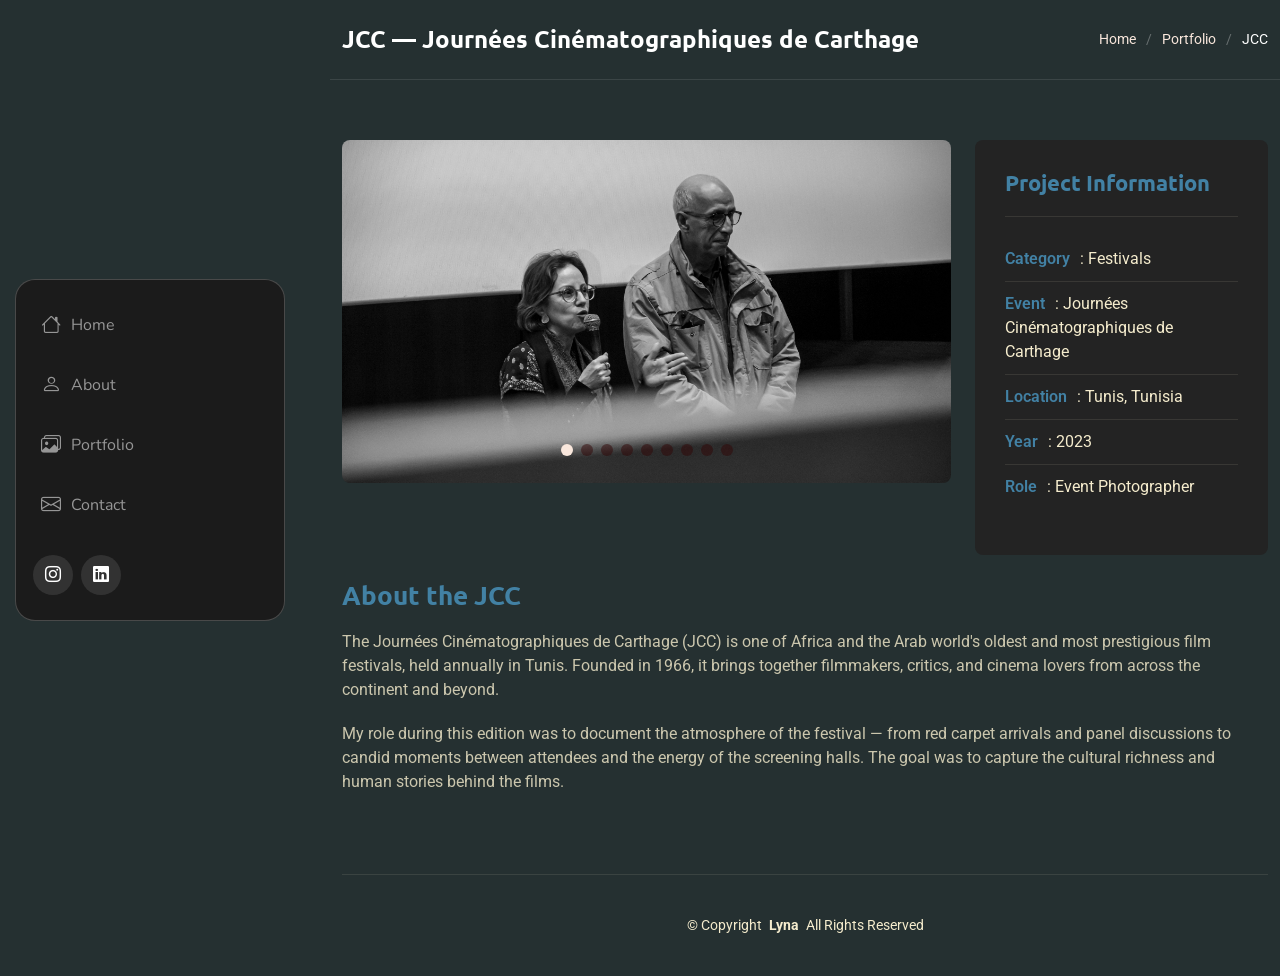
==== commit 10e33246: "details" ====
--- a/portfolio-details.html
+++ b/portfolio-details.html
@@ -4,7 +4,7 @@
 <head>
   <meta charset="utf-8">
   <meta content="width=device-width, initial-scale=1.0" name="viewport">
-  <title>Portfolio Details - SnapFolio Bootstrap Template</title>
+  <title>Portfolio Details</title>
   <meta name="description" content="">
   <meta name="keywords" content="">
 
@@ -26,14 +26,6 @@
 
   <!-- Main CSS File -->
   <link href="assets/css/main.css" rel="stylesheet">
-
-  <!-- =======================================================
-  * Template Name: SnapFolio
-  * Template URL: https://bootstrapmade.com/snapfolio-bootstrap-portfolio-template/
-  * Updated: Jul 21 2025 with Bootstrap v5.3.7
-  * Author: BootstrapMade.com
-  * License: https://bootstrapmade.com/license/
-  ======================================================== -->
 </head>
 
 <body class="portfolio-details-page">
@@ -44,42 +36,18 @@
     <div class="header-container d-flex flex-column align-items-start">
       <nav id="navmenu" class="navmenu">
         <ul>
-          <li><a href="#hero"><i class="bi bi-house navicon"></i>Home</a></li>
-          <li><a href="#about"><i class="bi bi-person navicon"></i> About</a></li>
-          <li><a href="#resume"><i class="bi bi-file-earmark-text navicon"></i> Resume</a></li>
-          <li><a href="#portfolio"><i class="bi bi-images navicon"></i> Portfolio</a></li>
-          <li><a href="#services"><i class="bi bi-hdd-stack navicon"></i> Services</a></li>
-          <li class="dropdown"><a href="#"><i class="bi bi-menu-button navicon"></i> <span>Dropdown</span> <i class="bi bi-chevron-down toggle-dropdown"></i></a>
-            <ul>
-              <li><a href="#">Dropdown 1</a></li>
-              <li class="dropdown"><a href="#"><span>Deep Dropdown</span> <i class="bi bi-chevron-down toggle-dropdown"></i></a>
-                <ul>
-                  <li><a href="#">Deep Dropdown 1</a></li>
-                  <li><a href="#">Deep Dropdown 2</a></li>
-                  <li><a href="#">Deep Dropdown 3</a></li>
-                  <li><a href="#">Deep Dropdown 4</a></li>
-                  <li><a href="#">Deep Dropdown 5</a></li>
-                </ul>
-              </li>
-              <li><a href="#">Dropdown 2</a></li>
-              <li><a href="#">Dropdown 3</a></li>
-              <li><a href="#">Dropdown 4</a></li>
-            </ul>
-          </li>
-          <li><a href="#contact"><i class="bi bi-envelope navicon"></i> Contact</a></li>
+          <li><a href="index.html#hero"><i class="bi bi-house navicon"></i> Home</a></li>
+          <li><a href="index.html#about"><i class="bi bi-person navicon"></i> About</a></li>
+          <li><a href="index.html#portfolio"><i class="bi bi-images navicon"></i> Portfolio</a></li>
+          <li><a href="index.html#contact"><i class="bi bi-envelope navicon"></i> Contact</a></li>
         </ul>
       </nav>
 
       <div class="social-links text-center">
-        <a href="#" class="twitter"><i class="bi bi-twitter-x"></i></a>
-        <a href="#" class="facebook"><i class="bi bi-facebook"></i></a>
         <a href="#" class="instagram"><i class="bi bi-instagram"></i></a>
-        <a href="#" class="google-plus"><i class="bi bi-skype"></i></a>
         <a href="#" class="linkedin"><i class="bi bi-linkedin"></i></a>
       </div>
-
     </div>
-
   </header>
 
   <main class="main">
@@ -87,33 +55,30 @@
     <!-- Page Title -->
     <div class="page-title dark-background">
       <div class="container d-lg-flex justify-content-between align-items-center">
-        <h1 class="mb-2 mb-lg-0">Portfolio Details</h1>
+        <h1 class="mb-2 mb-lg-0" id="page-title">Portfolio Details</h1>
         <nav class="breadcrumbs">
           <ol>
             <li><a href="index.html">Home</a></li>
-            <li class="current">Portfolio Details</li>
+            <li><a href="index.html#portfolio">Portfolio</a></li>
+            <li class="current" id="breadcrumb-current">Details</li>
           </ol>
         </nav>
       </div>
-    </div><!-- End Page Title -->
+    </div>
 
     <!-- Portfolio Details Section -->
     <section id="portfolio-details" class="portfolio-details section">
-
       <div class="container" data-aos="fade-up" data-aos-delay="100">
-
         <div class="row gy-4">
 
+          <!-- Swiper slider -->
           <div class="col-lg-8">
             <div class="portfolio-details-slider swiper init-swiper">
-
               <script type="application/json" class="swiper-config">
                 {
                   "loop": true,
                   "speed": 600,
-                  "autoplay": {
-                    "delay": 5000
-                  },
+                  "autoplay": { "delay": 5000 },
                   "slidesPerView": "auto",
                   "pagination": {
                     "el": ".swiper-pagination",
@@ -122,133 +87,253 @@
                   }
                 }
               </script>
-
-              <div class="swiper-wrapper align-items-center">
-
-                <div class="swiper-slide">
-                  <img src="assets/img/portfolio/portfolio-1.webp" alt="Portfolio Image" class="img-fluid" loading="lazy">
-                </div>
-
-                <div class="swiper-slide">
-                  <img src="assets/img/portfolio/portfolio-10.webp" alt="Portfolio Image" class="img-fluid" loading="lazy">
-                </div>
-
-                <div class="swiper-slide">
-                  <img src="assets/img/portfolio/portfolio-7.webp" alt="Portfolio Image" class="img-fluid" loading="lazy">
-                </div>
-
+              <div class="swiper-wrapper align-items-center" id="swiper-slides">
+                <!-- slides injected by JS -->
               </div>
               <div class="swiper-pagination"></div>
             </div>
           </div>
 
+          <!-- Project info sidebar -->
           <div class="col-lg-4">
             <div class="portfolio-info" data-aos="fade-left" data-aos-delay="200">
               <h3>Project Information</h3>
               <ul>
-                <li><strong>Category</strong>: Web Development</li>
-                <li><strong>Client</strong>: Victoria Technologies</li>
-                <li><strong>Project date</strong>: 01 March, 2024</li>
-                <li><strong>Project URL</strong>: <a href="#" target="_blank">www.example.com</a></li>
+                <li><strong>Category</strong>: <span id="info-category">—</span></li>
+                <li><strong>Event</strong>: <span id="info-event">—</span></li>
+                <li><strong>Location</strong>: <span id="info-location">—</span></li>
+                <li><strong>Year</strong>: <span id="info-year">—</span></li>
+                <li><strong>Role</strong>: <span id="info-role">—</span></li>
               </ul>
             </div>
           </div>
 
+          <!-- Description -->
           <div class="col-lg-12">
             <div class="portfolio-description" data-aos="fade-up" data-aos-delay="300">
-              <h2>Project Overview</h2>
-              <p>
-                Autem ipsum nam porro corporis rerum. Quis eos dolorem eos itaque inventore commodi labore quia quia. Exercitationem repudiandae officiis neque suscipit non officia eaque itaque enim. Voluptatem officia accusantium nesciunt est omnis tempora consectetur dignissimos. Sequi nulla at esse enim cum deserunt eius.
-              </p>
-              <p>
-                Amet consequatur qui dolore veniam voluptatem voluptatem sit. Non aspernatur atque natus ut cum nam et. Praesentium error dolores rerum minus sequi quia veritatis eum. Eos et doloribus doloremque nesciunt molestiae laboriosam.
-              </p>
-
-              <div class="features mt-4">
-                <h3>Key Features</h3>
-                <div class="row gy-3">
-                  <div class="col-md-6">
-                    <div class="feature-item" data-aos="fade-up" data-aos-delay="400">
-                      <i class="bi bi-check-circle-fill"></i>
-                      <h4>Responsive Design</h4>
-                      <p>Voluptatum deleniti atque corrupti quos dolores et quas molestias excepturi sint occaecati cupiditate non provident</p>
-                    </div>
-                  </div>
-
-                  <div class="col-md-6">
-                    <div class="feature-item" data-aos="fade-up" data-aos-delay="500">
-                      <i class="bi bi-shield-check"></i>
-                      <h4>Advanced Security</h4>
-                      <p>Minim veniam, quis nostrud exercitation ullamco laboris nisi ut aliquip ex ea commodo consequat tarad limino ata</p>
-                    </div>
-                  </div>
-
-                  <div class="col-md-6">
-                    <div class="feature-item" data-aos="fade-up" data-aos-delay="600">
-                      <i class="bi bi-graph-up"></i>
-                      <h4>Performance Optimization</h4>
-                      <p>Duis aute irure dolor in reprehenderit in voluptate velit esse cillum dolore eu fugiat nulla pariatur</p>
-                    </div>
-                  </div>
-
-                  <div class="col-md-6">
-                    <div class="feature-item" data-aos="fade-up" data-aos-delay="700">
-                      <i class="bi bi-gear"></i>
-                      <h4>Easy Integration</h4>
-                      <p>Excepteur sint occaecat cupidatat non proident, sunt in culpa qui officia deserunt mollit anim id est laborum</p>
-                    </div>
-                  </div>
-                </div>
-              </div>
+              <h2 id="desc-title">Overview</h2>
+              <p id="desc-body-1"></p>
+              <p id="desc-body-2"></p>
             </div>
           </div>
 
         </div>
-
       </div>
-
-    </section><!-- /Portfolio Details Section -->
+    </section>
 
   </main>
 
   <footer id="footer" class="footer position-relative">
-
     <div class="container">
-      <div class="copyright text-center ">
-        <p>© <span>Copyright</span> <strong class="px-1 sitename">iPortfolio</strong> <span>All Rights Reserved</span></p>
-      </div>
-      <div class="credits">
-        <!-- All the links in the footer should remain intact. -->
-        <!-- You can delete the links only if you've purchased the pro version. -->
-        <!-- Licensing information: https://bootstrapmade.com/license/ -->
-        <!-- Purchase the pro version with working PHP/AJAX contact form: [buy-url] -->
-        Designed by <a href="https://bootstrapmade.com/">BootstrapMade</a>
+      <div class="copyright text-center">
+        <p>© <span>Copyright</span> <strong class="px-1 sitename">Lyna</strong> <span>All Rights Reserved</span></p>
       </div>
     </div>
-
   </footer>
 
-  <!-- Scroll Top -->
   <a href="#" id="scroll-top" class="scroll-top d-flex align-items-center justify-content-center"><i class="bi bi-arrow-up-short"></i></a>
-
-  <!-- Preloader -->
   <div id="preloader"></div>
 
   <!-- Vendor JS Files -->
   <script src="assets/vendor/bootstrap/js/bootstrap.bundle.min.js"></script>
-  <script src="assets/vendor/php-email-form/validate.js"></script>
   <script src="assets/vendor/aos/aos.js"></script>
-  <script src="assets/vendor/typed.js/typed.umd.js"></script>
+  <script src="assets/vendor/glightbox/js/glightbox.min.js"></script>
+  <script src="assets/vendor/swiper/swiper-bundle.min.js"></script>
+  <script src="assets/vendor/isotope-layout/isotope.pkgd.min.js"></script>
+  <script src="assets/vendor/imagesloaded/imagesloaded.pkgd.min.js"></script>
   <script src="assets/vendor/purecounter/purecounter_vanilla.js"></script>
   <script src="assets/vendor/waypoints/noframework.waypoints.js"></script>
-  <script src="assets/vendor/isotope-layout/isotope.pkgd.min.js"></script>
-  <script src="assets/vendor/imagesloaded/imagesloaded.pkgd.min.js"></script>
-  <script src="assets/vendor/glightbox/js/glightbox.min.js"></script>
-  <script src="assets/vendor/swiper/swiper-bundle.min.js"></script>
-
-  <!-- Main JS File -->
+  <script src="assets/vendor/typed.js/typed.umd.js"></script>
+  <script src="assets/vendor/php-email-form/validate.js"></script>
   <script src="assets/js/main.js"></script>
 
+  <script>
+    // ─── CATEGORY DATA ────────────────────────────────────────────────────────
+    // Edit the text, images, and info here for each subcategory.
+    // Images paths are relative to the portfolio-details.html file.
+
+    const categoryData = {
+
+      jcc: {
+        title: 'JCC — Journées Cinématographiques de Carthage',
+        breadcrumb: 'JCC',
+        info: {
+          category: 'Festivals',
+          event: 'Journées Cinématographiques de Carthage',
+          location: 'Tunis, Tunisia',
+          year: '2023',
+          role: 'Event Photographer'
+        },
+        description: {
+          title: 'About the JCC',
+          p1: 'The Journées Cinématographiques de Carthage (JCC) is one of Africa and the Arab world\'s oldest and most prestigious film festivals, held annually in Tunis. Founded in 1966, it brings together filmmakers, critics, and cinema lovers from across the continent and beyond.',
+          p2: 'My role during this edition was to document the atmosphere of the festival — from red carpet arrivals and panel discussions to candid moments between attendees and the energy of the screening halls. The goal was to capture the cultural richness and human stories behind the films.'
+        },
+        images: [
+          'assets/img/portfolio/festivaux/JCC1.webp',
+          'assets/img/portfolio/festivaux/jcc2.webp',
+          'assets/img/portfolio/festivaux/Jcc3.webp',
+          'assets/img/portfolio/festivaux/JCC4.webp',
+          'assets/img/portfolio/festivaux/jcc5.webp',
+          'assets/img/portfolio/festivaux/jcc6.webp',
+          'assets/img/portfolio/festivaux/JCC7.webp',
+          'assets/img/portfolio/festivaux/JCC8.webp',
+          'assets/img/portfolio/festivaux/JCC9.webp',
+        ]
+      },
+
+      jtc: {
+        title: 'JTC — Journées Théâtrales de Carthage',
+        breadcrumb: 'JTC',
+        info: {
+          category: 'Festivals',
+          event: 'Journées Théâtrales de Carthage',
+          location: 'Tunis, Tunisia',
+          year: '2023',
+          role: 'Event Photographer'
+        },
+        description: {
+          title: 'About the JTC',
+          p1: 'The Journées Théâtrales de Carthage (JTC) is an international theatre festival celebrating Arab and African performing arts. It provides a stage for emerging and established theatre companies to present their work to a wide and engaged audience.',
+          p2: 'During the JTC, I focused on capturing the raw emotion of live performance — the physicality of actors on stage, the reactions of the audience, and the behind-the-scenes moments that rarely make it into official coverage.'
+        },
+        images: [
+          'assets/img/portfolio/festivaux/JTC1.webp',
+          'assets/img/portfolio/festivaux/JTC2.webp',
+          'assets/img/portfolio/festivaux/jtc3.jpg',
+          'assets/img/portfolio/festivaux/JTC3.webp',
+          'assets/img/portfolio/festivaux/JTC4.webp',
+          'assets/img/portfolio/festivaux/JTC5.webp',
+          'assets/img/portfolio/festivaux/jtc6.webp',
+        ]
+      },
+
+      jmc: {
+        title: 'JMC — Journées Musicales de Carthage',
+        breadcrumb: 'JMC',
+        info: {
+          category: 'Festivals',
+          event: 'Journées Musicales de Carthage',
+          location: 'Tunis, Tunisia',
+          year: '2023',
+          role: 'Event Photographer'
+        },
+        description: {
+          title: 'About the JMC',
+          p1: 'The Journées Musicales de Carthage (JMC) is a celebration of Arab and African musical heritage, featuring concerts, workshops, and encounters between artists from across the region. The festival spans multiple venues across the city.',
+          p2: 'My photography during the JMC aimed to translate sound into image — capturing musicians mid-performance, the concentration on their faces, crowd energy, and the unique light of each venue to convey the spirit of the music visually.'
+        },
+        images: [
+          'assets/img/portfolio/festivaux/JMC1.webp',
+          'assets/img/portfolio/festivaux/JMC2.webp',
+          'assets/img/portfolio/festivaux/jmc3.webp',
+          'assets/img/portfolio/festivaux/JMC4.webp',
+          'assets/img/portfolio/festivaux/JMC5.jpg',
+          'assets/img/portfolio/festivaux/JMC6.webp',
+          'assets/img/portfolio/festivaux/JMC7.jpg',
+        ]
+      },
+
+      workshop: {
+        title: 'Workshops',
+        breadcrumb: 'Workshops',
+        info: {
+          category: 'Events',
+          event: 'Photography & Arts Workshops',
+          location: 'Tunisia',
+          year: '2023–2024',
+          role: 'Photographer / Documenter'
+        },
+        description: {
+          title: 'Workshop Documentation',
+          p1: 'These images document a series of creative and professional workshops held across Tunisia. From photography masterclasses to artistic residencies, each session brought together participants eager to learn, create, and exchange.',
+          p2: 'My role was to document the process honestly — the focus of participants, the interaction between facilitators and learners, and the small moments of discovery that define a good workshop experience.'
+        },
+        images: [
+          'assets/img/portfolio/workshop/w1.webp',
+          'assets/img/portfolio/workshop/w2.webp',
+          'assets/img/portfolio/workshop/W3.jpg',
+          'assets/img/portfolio/workshop/W4.webp',
+          'assets/img/portfolio/workshop/W5.webp',
+          'assets/img/portfolio/workshop/W6.webp',
+          'assets/img/portfolio/workshop/W7.jpg',
+          'assets/img/portfolio/workshop/W8.webp',
+          'assets/img/portfolio/workshop/W9.webp',
+          'assets/img/portfolio/workshop/W10.jpg',
+          'assets/img/portfolio/workshop/W11.webp',
+          'assets/img/portfolio/workshop/W12.jpg',
+          'assets/img/portfolio/workshop/W13.jpg',
+        ]
+      },
+
+      'street-life': {
+        title: 'Daily Life — Street Life',
+        breadcrumb: 'Street Life',
+        info: {
+          category: 'Daily Life',
+          event: 'Street Photography',
+          location: 'Tunisia',
+          year: 'Ongoing',
+          role: 'Street Photographer'
+        },
+        description: {
+          title: 'Street Life',
+          p1: 'This series is an ongoing documentary project capturing everyday life on the streets of Tunisia. Markets, alleyways, commuters, vendors, and passersby — each frame is an unposed slice of ordinary life made extraordinary through light and timing.',
+          p2: 'Street photography demands patience, presence, and a respect for the people being photographed. These images reflect a personal visual diary of places and moments that would otherwise go unnoticed.'
+        },
+        images: [
+          'assets/img/portfolio/Quotidien/st1.webp',
+          'assets/img/portfolio/Quotidien/st2.webp',
+          'assets/img/portfolio/Quotidien/st3.webp',
+          'assets/img/portfolio/Quotidien/st4.webp',
+          'assets/img/portfolio/Quotidien/st5.webp',
+          'assets/img/portfolio/Quotidien/st6.webp',
+          'assets/img/portfolio/Quotidien/st7.webp',
+          'assets/img/portfolio/Quotidien/st8.webp',
+          'assets/img/portfolio/Quotidien/st9.webp',
+          'assets/img/portfolio/Quotidien/st10.webp',
+          'assets/img/portfolio/Quotidien/P1680094.webp',
+        ]
+      }
+
+    };
+
+    // ─── LOAD CONTENT FROM URL PARAM ─────────────────────────────────────────
+    document.addEventListener('DOMContentLoaded', function () {
+
+      // Read ?category=jcc from the URL
+      const params = new URLSearchParams(window.location.search);
+      const key = (params.get('category') || 'jcc').toLowerCase();
+      const data = categoryData[key] || categoryData['jcc'];
+
+      // Page title & breadcrumb
+      document.getElementById('page-title').textContent = data.title;
+      document.getElementById('breadcrumb-current').textContent = data.breadcrumb;
+      document.title = data.title + ' — Portfolio';
+
+      // Info sidebar
+      document.getElementById('info-category').textContent = data.info.category;
+      document.getElementById('info-event').textContent = data.info.event;
+      document.getElementById('info-location').textContent = data.info.location;
+      document.getElementById('info-year').textContent = data.info.year;
+      document.getElementById('info-role').textContent = data.info.role;
+
+      // Description
+      document.getElementById('desc-title').textContent = data.description.title;
+      document.getElementById('desc-body-1').textContent = data.description.p1;
+      document.getElementById('desc-body-2').textContent = data.description.p2;
+
+      // Swiper slides
+      const swiperWrapper = document.getElementById('swiper-slides');
+      data.images.forEach(function (src) {
+        const slide = document.createElement('div');
+        slide.className = 'swiper-slide';
+        slide.innerHTML = '<img src="' + src + '" alt="Portfolio Image" class="img-fluid" loading="lazy">';
+        swiperWrapper.appendChild(slide);
+      });
+
+    });
+  </script>
+
 </body>
-
 </html>
--- a/assets/css/main.css
+++ b/assets/css/main.css
@@ -15,6 +15,34 @@
   --default-font: "Roboto",  system-ui, -apple-system, "Segoe UI", Roboto, "Helvetica Neue", Arial, "Noto Sans", "Liberation Sans", sans-serif, "Apple Color Emoji", "Segoe UI Emoji", "Segoe UI Symbol", "Noto Color Emoji";
   --heading-font: "Ubuntu",  sans-serif;
   --nav-font: "Nunito",  sans-serif;
+}
+/* Sub-filter styling */
+.portfolio-filters .sub-filters {
+  list-style: none;
+  padding: 4px 0 6px 14px;
+  margin: 0;
+  display: none; /* hidden by default, shown when parent is active */
+  flex-direction: column;
+  gap: 2px;
+}
+.portfolio-filters li.parent-active > .sub-filters {
+  display: flex;
+}
+.portfolio-filters .sub-filters li {
+  font-size: 13px;
+  color: var(--default-color);
+  opacity: 0.65;
+  cursor: pointer;
+  padding: 3px 0;
+  transition: opacity 0.2s, color 0.2s;
+}
+.portfolio-filters .sub-filters li:hover {
+  opacity: 1;
+}
+.portfolio-filters .sub-filters li.filter-active {
+  opacity: 1;
+  color: var(--accent-color);
+  font-weight: 500;
 }
 
 /* Global Colors - The following color variables are used throughout the website. Updating them here will change the color scheme of the entire website */
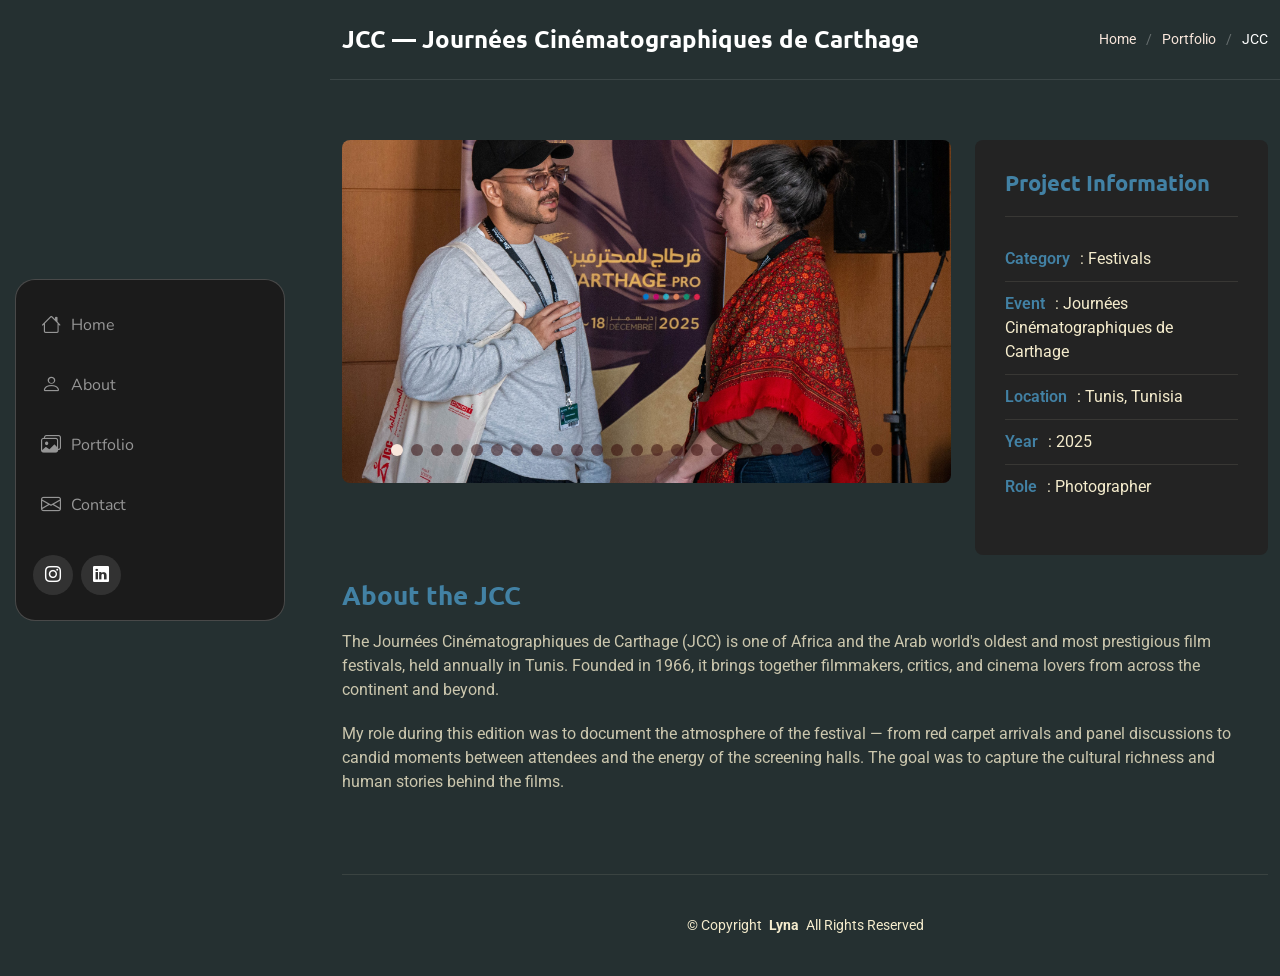
==== commit 9c25f5f9: "adj" ====
--- a/portfolio-details.html
+++ b/portfolio-details.html
@@ -161,8 +161,8 @@
           category: 'Festivals',
           event: 'Journées Cinématographiques de Carthage',
           location: 'Tunis, Tunisia',
-          year: '2023',
-          role: 'Event Photographer'
+          year: '2025',
+          role: 'Photographer'
         },
         description: {
           title: 'About the JCC',
@@ -170,15 +170,32 @@
           p2: 'My role during this edition was to document the atmosphere of the festival — from red carpet arrivals and panel discussions to candid moments between attendees and the energy of the screening halls. The goal was to capture the cultural richness and human stories behind the films.'
         },
         images: [
-          'assets/img/portfolio/festivaux/JCC1.webp',
-          'assets/img/portfolio/festivaux/jcc2.webp',
-          'assets/img/portfolio/festivaux/Jcc3.webp',
-          'assets/img/portfolio/festivaux/JCC4.webp',
-          'assets/img/portfolio/festivaux/jcc5.webp',
-          'assets/img/portfolio/festivaux/jcc6.webp',
-          'assets/img/portfolio/festivaux/JCC7.webp',
-          'assets/img/portfolio/festivaux/JCC8.webp',
-          'assets/img/portfolio/festivaux/JCC9.webp',
+      'assets/img/portfolio/festivaux/JCC21.webp',
+      'assets/img/portfolio/festivaux/jcc22.webp',
+      'assets/img/portfolio/festivaux/jcc23.webp',
+      'assets/img/portfolio/festivaux/jcc24.webp',
+      'assets/img/portfolio/festivaux/jcc25.webp',
+      'assets/img/portfolio/festivaux/JCC26.WEBP',
+      'assets/img/portfolio/festivaux/jcc27.WEBP',
+      'assets/img/portfolio/festivaux/jcc28.WEBP',
+      'assets/img/portfolio/festivaux/jcc29.WEBP',
+      'assets/img/portfolio/festivaux/jcc30.WEBP',
+      'assets/img/portfolio/festivaux/JCC31.WEBP',
+      'assets/img/portfolio/festivaux/jcc32.WEBP',
+      'assets/img/portfolio/festivaux/JCC33.webp',
+      'assets/img/portfolio/festivaux/jcc34.jpg',
+      'assets/img/portfolio/festivaux/JCC35.webp',
+      'assets/img/portfolio/festivaux/jcc36.WEBP',
+      'assets/img/portfolio/festivaux/JCC37.webp',
+      'assets/img/portfolio/festivaux/jcc38.WEBP',
+      'assets/img/portfolio/festivaux/jcc39.WEBP',
+      'assets/img/portfolio/festivaux/JCC4.webp',
+      'assets/img/portfolio/festivaux/jcc40.jpg',
+      'assets/img/portfolio/festivaux/JCC41.jpg',
+      'assets/img/portfolio/festivaux/JCC42.WEBP',
+      'assets/img/portfolio/festivaux/JCC43.WEBP',
+      'assets/img/portfolio/festivaux/JCC7.jpg',
+      'assets/img/portfolio/festivaux/JCC9.webp',
         ]
       },
 
@@ -189,8 +206,8 @@
           category: 'Festivals',
           event: 'Journées Théâtrales de Carthage',
           location: 'Tunis, Tunisia',
-          year: '2023',
-          role: 'Event Photographer'
+          year: '2024',
+          role: 'Photographer'
         },
         description: {
           title: 'About the JTC',
@@ -198,13 +215,17 @@
           p2: 'During the JTC, I focused on capturing the raw emotion of live performance — the physicality of actors on stage, the reactions of the audience, and the behind-the-scenes moments that rarely make it into official coverage.'
         },
         images: [
-          'assets/img/portfolio/festivaux/JTC1.webp',
-          'assets/img/portfolio/festivaux/JTC2.webp',
-          'assets/img/portfolio/festivaux/jtc3.jpg',
-          'assets/img/portfolio/festivaux/JTC3.webp',
-          'assets/img/portfolio/festivaux/JTC4.webp',
-          'assets/img/portfolio/festivaux/JTC5.webp',
-          'assets/img/portfolio/festivaux/jtc6.webp',
+      'assets/img/portfolio/festivaux/JTC1.webp',
+      'assets/img/portfolio/festivaux/JTC2.webp',
+      'assets/img/portfolio/festivaux/jtc3.jpg',
+      'assets/img/portfolio/festivaux/JTC3.webp',
+      'assets/img/portfolio/festivaux/JTC4.webp',
+      'assets/img/portfolio/festivaux/JTC5.jpg',
+      'assets/img/portfolio/festivaux/JTC5.webp',
+      'assets/img/portfolio/festivaux/jtc6.webp',
+      'assets/img/portfolio/festivaux/jtc7.webp',
+      'assets/img/portfolio/festivaux/JTC8.webp',
+      'assets/img/portfolio/festivaux/JTC9.webp',
         ]
       },
 
@@ -215,8 +236,8 @@
           category: 'Festivals',
           event: 'Journées Musicales de Carthage',
           location: 'Tunis, Tunisia',
-          year: '2023',
-          role: 'Event Photographer'
+          year: '2025',
+          role: 'Photographer'
         },
         description: {
           title: 'About the JMC',
@@ -224,16 +245,28 @@
           p2: 'My photography during the JMC aimed to translate sound into image — capturing musicians mid-performance, the concentration on their faces, crowd energy, and the unique light of each venue to convey the spirit of the music visually.'
         },
         images: [
-          'assets/img/portfolio/festivaux/JMC1.webp',
-          'assets/img/portfolio/festivaux/JMC2.webp',
-          'assets/img/portfolio/festivaux/jmc3.webp',
-          'assets/img/portfolio/festivaux/JMC4.webp',
-          'assets/img/portfolio/festivaux/JMC5.jpg',
-          'assets/img/portfolio/festivaux/JMC6.webp',
-          'assets/img/portfolio/festivaux/JMC7.jpg',
-        ]
-      },
-
+      
+        ]
+      },
+FIFAK: {
+        title: 'FIFAK — Festival International de film amateur de Kelibia',
+        breadcrumb: 'FIFAK',
+        info: {
+          category: 'Festivals',
+          event: 'FIFAK — Festival International de film amateur de Kelibia',
+          location: 'Kelibia, Tunisia',
+          year: '2025',
+          role: 'Photographer'
+        },
+        description: {
+          title: 'About the FIFAK',
+          p1: 'The Festival International de film amateur de Kelibia (FIFAK) is an international film festival celebrating amateur cinema. It provides a platform for emerging filmmakers to showcase their work and engage with a diverse audience.',
+          p2: 'My photography during the FIFAK aimed to capture the passion and creativity of the filmmakers — the behind-the-scenes moments, the interactions between participants, and the unique atmosphere of each screening.'
+        },
+        images: [
+        
+        ]
+      },
       workshop: {
         title: 'Workshops',
         breadcrumb: 'Workshops',
@@ -241,7 +274,7 @@
           category: 'Events',
           event: 'Photography & Arts Workshops',
           location: 'Tunisia',
-          year: '2023–2024',
+          year: '2025–2026',
           role: 'Photographer / Documenter'
         },
         description: {
@@ -250,19 +283,19 @@
           p2: 'My role was to document the process honestly — the focus of participants, the interaction between facilitators and learners, and the small moments of discovery that define a good workshop experience.'
         },
         images: [
-          'assets/img/portfolio/workshop/w1.webp',
-          'assets/img/portfolio/workshop/w2.webp',
-          'assets/img/portfolio/workshop/W3.jpg',
-          'assets/img/portfolio/workshop/W4.webp',
-          'assets/img/portfolio/workshop/W5.webp',
-          'assets/img/portfolio/workshop/W6.webp',
-          'assets/img/portfolio/workshop/W7.jpg',
-          'assets/img/portfolio/workshop/W8.webp',
-          'assets/img/portfolio/workshop/W9.webp',
-          'assets/img/portfolio/workshop/W10.jpg',
-          'assets/img/portfolio/workshop/W11.webp',
-          'assets/img/portfolio/workshop/W12.jpg',
-          'assets/img/portfolio/workshop/W13.jpg',
+      'assets/img/portfolio/workshop/w1.webp',
+      'assets/img/portfolio/workshop/w2.webp',
+      'assets/img/portfolio/workshop/W3.jpg',
+      'assets/img/portfolio/workshop/W4.webp',
+      'assets/img/portfolio/workshop/W5.webp',
+      'assets/img/portfolio/workshop/W6.webp',
+      'assets/img/portfolio/workshop/W7.jpg',
+      'assets/img/portfolio/workshop/W8.webp',
+      'assets/img/portfolio/workshop/W9.webp',
+      'assets/img/portfolio/workshop/W10.jpg',
+      'assets/img/portfolio/workshop/W11.webp',
+      'assets/img/portfolio/workshop/W12.jpg',
+      'assets/img/portfolio/workshop/W13.jpg',
         ]
       },
 
